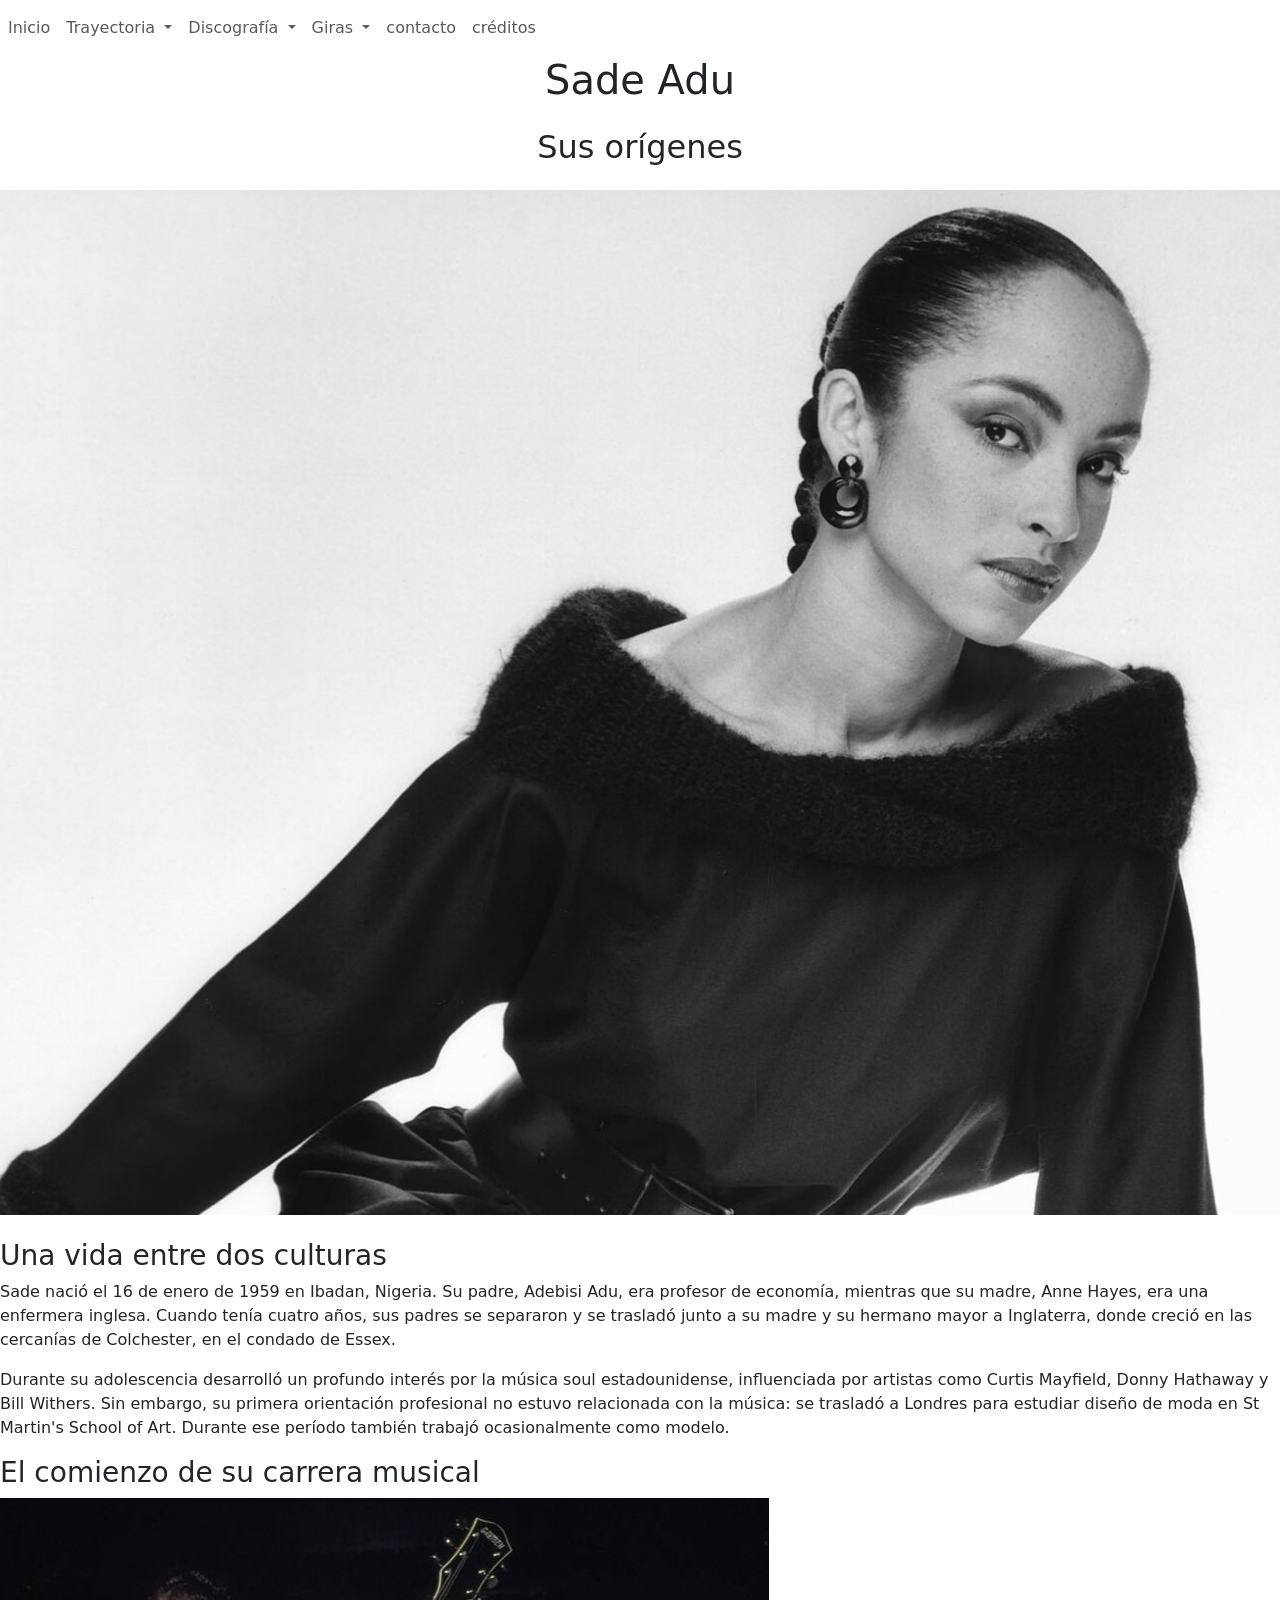
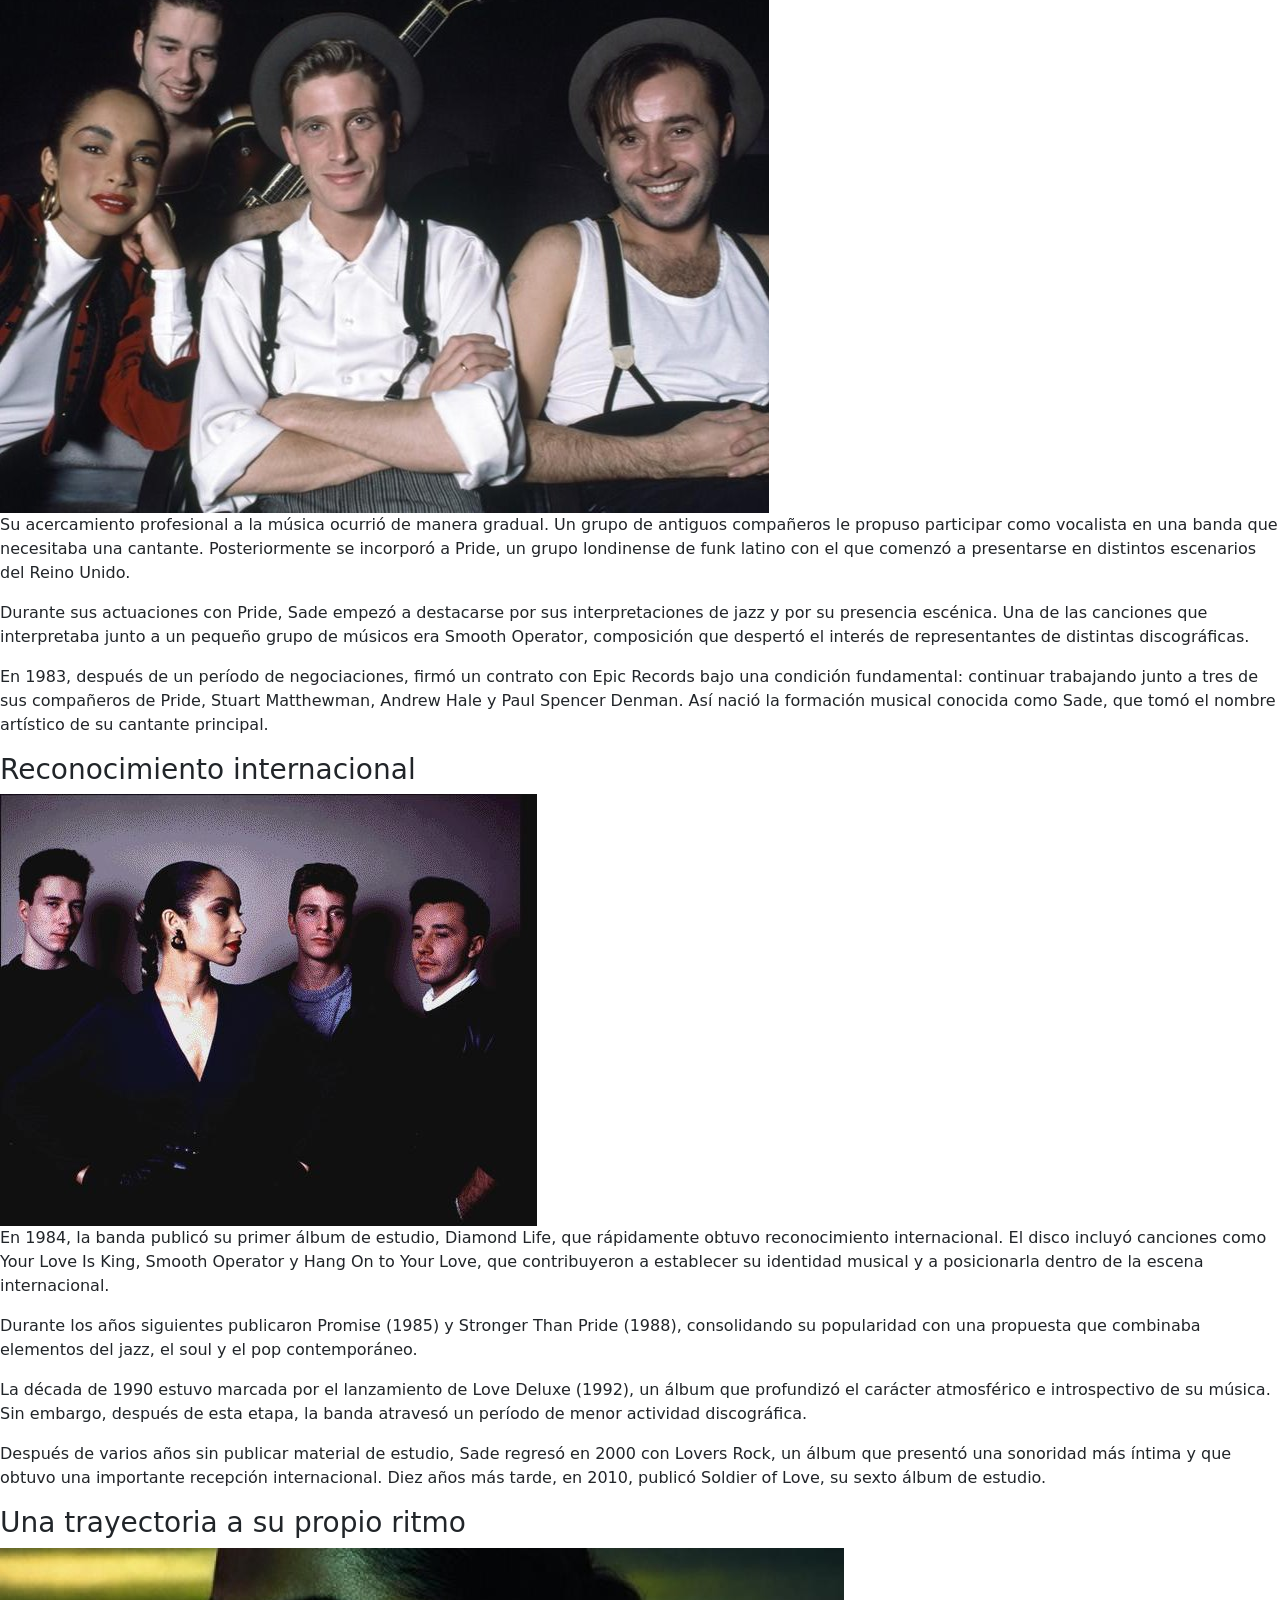
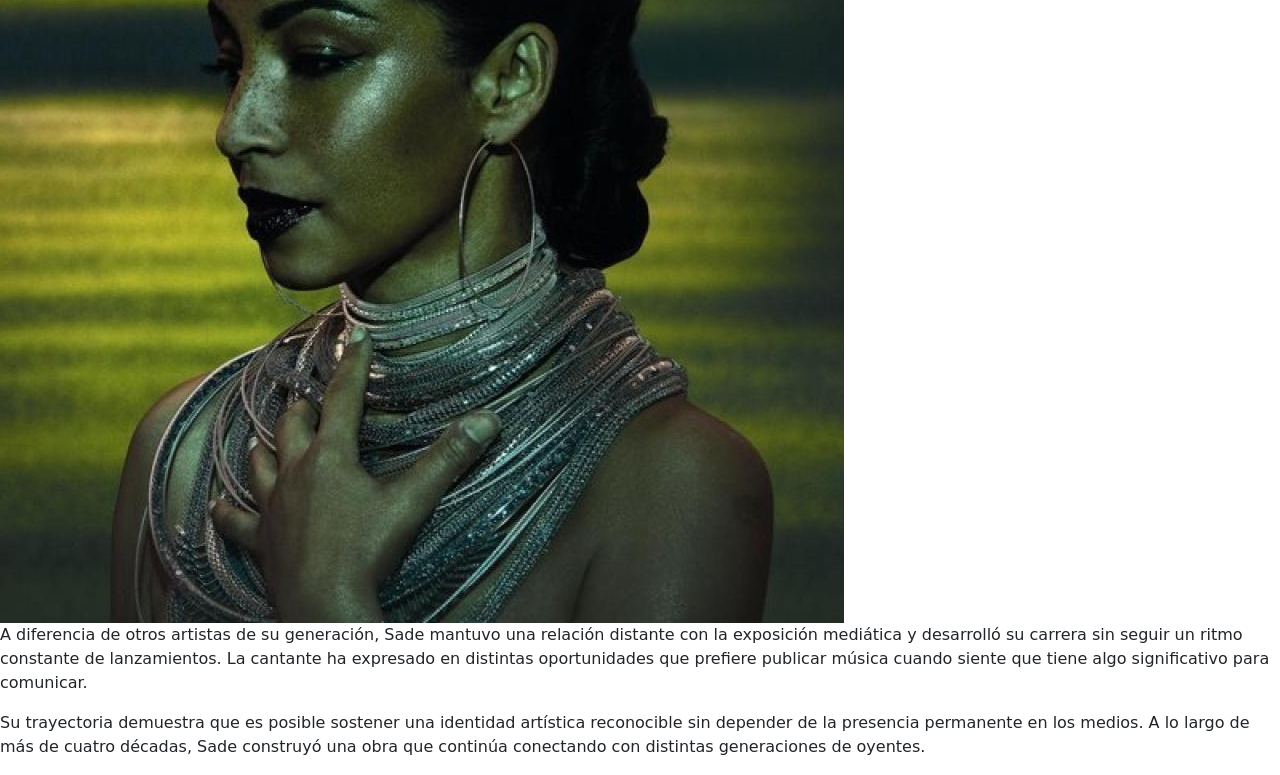
==== seccion-1/index.html @ feceac47 "HTML - Contenido principal inicio y biografia Utilizacion de bootstrap para tarjetas navegables en e" ====
<!DOCTYPE html>
<html>
    <head>
        <meta charset="utf-8">
        <title>Sade Adu: biografía</title>
        <!-- Bootstrap CSS -->
        <link href="https://cdn.jsdelivr.net/npm/bootstrap@5.3.8/dist/css/bootstrap.min.css" rel="stylesheet">
        <!-- Propio CSS -->
        <link href="../css/estilos.css" rel="stylesheet">
    </head>
    <body>
        <header>
            <nav class="navbar navbar-expand-lg">
                <!--El NAV se divide por secciones para poder utilizar el método dropwdown en cada sección. El codigo se obtiene de bootstrap-->
                <ul class="navbar-nav">
                    <li class="nav-item">
                        <a class="nav-link" href="../index.html">Inicio</a>
                    </li>

                    <!-- SECCION 1 -->
                    <li class="nav-item dropdown">
                        <a class="nav-link dropdown-toggle" href="#"
                        role="button" data-bs-toggle="dropdown">
                            Trayectoria
                        </a>

                        <ul class="dropdown-menu">
                            <li>
                                <a class="dropdown-item" href="index.html">
                                    Biografía
                                </a>
                            </li>
                            <li>
                                <a class="dropdown-item" href="evolucion.html">
                                    Evolución
                                </a>
                            </li>
                        </ul>
                    </li>

                    <!-- SECCION 2 -->
                    <li class="nav-item dropdown">
                        <a class="nav-link dropdown-toggle" href="#"
                        role="button" data-bs-toggle="dropdown">
                            Discografía
                        </a>

                        <ul class="dropdown-menu">
                            <li>
                                <a class="dropdown-item" href="../seccion-2/index.html">
                                    Discografía
                                </a>
                            </li>
                            <li>
                                <a class="dropdown-item" href="../seccion-2/identidad-visual.html">
                                    Identidad visual
                                </a>
                            </li>
                        </ul>
                    </li>

                    <!-- SECCION 3 -->
                    <li class="nav-item dropdown">
                        <a class="nav-link dropdown-toggle" href="#"
                        role="button" data-bs-toggle="dropdown">
                            Giras
                        </a>

                        <ul class="dropdown-menu">
                            <li>
                                <a class="dropdown-item" href="../seccion-3/index.html">
                                    Giras
                                </a>
                            </li>
                            <li>
                                <a class="dropdown-item" href="../seccion-3/legado.html">
                                    Legado
                                </a>
                            </li>
                        </ul>
                    </li>
                    <li class="nav-item">
                        <a class="nav-link" href="../contacto.html">contacto</a>
                    </li>
                    <li class="nav-item">
                        <a class="nav-link" href="../creditos.html">créditos</a>
                    </li>
                </ul>
            </nav>
        </header>
        <main>
            <h1 class="text-center mb-4">Sade Adu</h1>
            <h2 class="text-center mb-4">Sus orígenes</h2>
            <img src="../img/biografia/biografia-1.jpg" class="img-fluid d-block mx-auto my-4" alt="Retrato de Sade">
            <section>
                <h3>Una vida entre dos culturas</h3>
                
                <p>Sade nació el 16 de enero de 1959 en Ibadan, Nigeria. Su padre, Adebisi Adu, era profesor de economía, mientras que su madre, Anne Hayes, era una enfermera inglesa. Cuando tenía cuatro años, sus padres se separaron y se trasladó junto a su madre y su hermano mayor a Inglaterra, donde creció en las cercanías de Colchester, en el condado de Essex. </p>

                <p>Durante su adolescencia desarrolló un profundo interés por la música soul estadounidense, influenciada por artistas como Curtis Mayfield, Donny Hathaway y Bill Withers. Sin embargo, su primera orientación profesional no estuvo relacionada con la música: se trasladó a Londres para estudiar diseño de moda en St Martin's School of Art. Durante ese período también trabajó ocasionalmente como modelo.</p>
            </section>
            <section>
                <h3>El comienzo de su carrera musical</h3>
                <img src="../img/biografia/biografia-2.jpg" alt="Sade y su banda">
                <p>Su acercamiento profesional a la música ocurrió de manera gradual. Un grupo de antiguos compañeros le propuso participar como vocalista en una banda que necesitaba una cantante. Posteriormente se incorporó a Pride, un grupo londinense de funk latino con el que comenzó a presentarse en distintos escenarios del Reino Unido.</p>

                <p>Durante sus actuaciones con Pride, Sade empezó a destacarse por sus interpretaciones de jazz y por su presencia escénica. Una de las canciones que interpretaba junto a un pequeño grupo de músicos era Smooth Operator, composición que despertó el interés de representantes de distintas discográficas.</p>

                <p>En 1983, después de un período de negociaciones, firmó un contrato con Epic Records bajo una condición fundamental: continuar trabajando junto a tres de sus compañeros de Pride, Stuart Matthewman, Andrew Hale y Paul Spencer Denman. Así nació la formación musical conocida como Sade, que tomó el nombre artístico de su cantante principal.</p>
            </section>
            <section>
                <h3>Reconocimiento internacional</h3>
                <img src="../img/biografia/biografia-3.jpg" alt="Sade y su banda">
                <p>En 1984, la banda publicó su primer álbum de estudio, Diamond Life, que rápidamente obtuvo reconocimiento internacional. El disco incluyó canciones como Your Love Is King, Smooth Operator y Hang On to Your Love, que contribuyeron a establecer su identidad musical y a posicionarla dentro de la escena internacional.</p>
                <p>Durante los años siguientes publicaron Promise (1985) y Stronger Than Pride (1988), consolidando su popularidad con una propuesta que combinaba elementos del jazz, el soul y el pop contemporáneo.</p>
                <p>La década de 1990 estuvo marcada por el lanzamiento de Love Deluxe (1992), un álbum que profundizó el carácter atmosférico e introspectivo de su música. Sin embargo, después de esta etapa, la banda atravesó un período de menor actividad discográfica.</p>
                <p>Después de varios años sin publicar material de estudio, Sade regresó en 2000 con Lovers Rock, un álbum que presentó una sonoridad más íntima y que obtuvo una importante recepción internacional. Diez años más tarde, en 2010, publicó Soldier of Love, su sexto álbum de estudio.</p>
            </section>
            <article>
                <h3>Una trayectoria a su propio ritmo</h3>
                <img src="../img/biografia/biografia-4.jpg" alt="Retrato de Sade">
                <p>A diferencia de otros artistas de su generación, Sade mantuvo una relación distante con la exposición mediática y desarrolló su carrera sin seguir un ritmo constante de lanzamientos. La cantante ha expresado en distintas oportunidades que prefiere publicar música cuando siente que tiene algo significativo para comunicar.</p>
                <p>Su trayectoria demuestra que es posible sostener una identidad artística reconocible sin depender de la presencia permanente en los medios. A lo largo de más de cuatro décadas, Sade construyó una obra que continúa conectando con distintas generaciones de oyentes.</p>
            </article>
        </main>
        <footer>

        </footer>
    <!-- Bootstrap JavaScript -->
    <script src="https://cdn.jsdelivr.net/npm/bootstrap@5.3.8/dist/js/bootstrap.bundle.min.js"></script>
    </body>
</html>
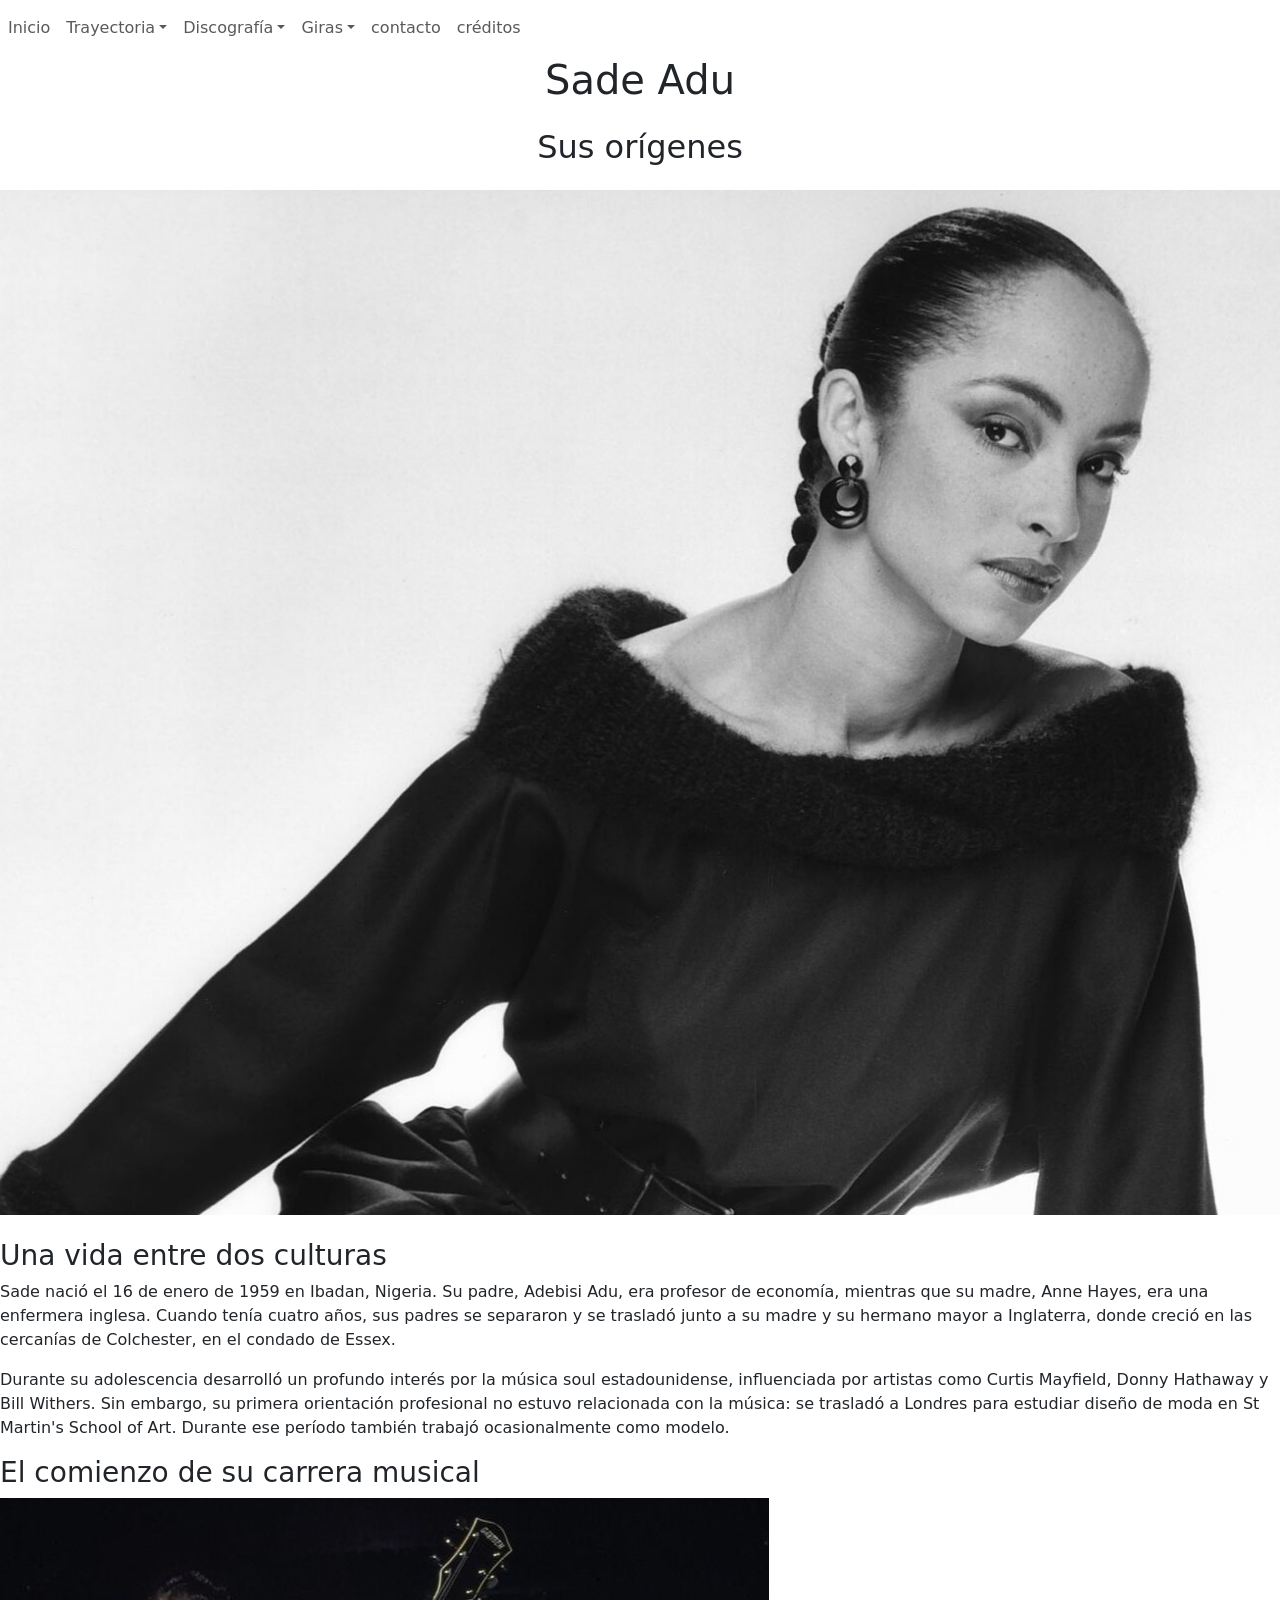
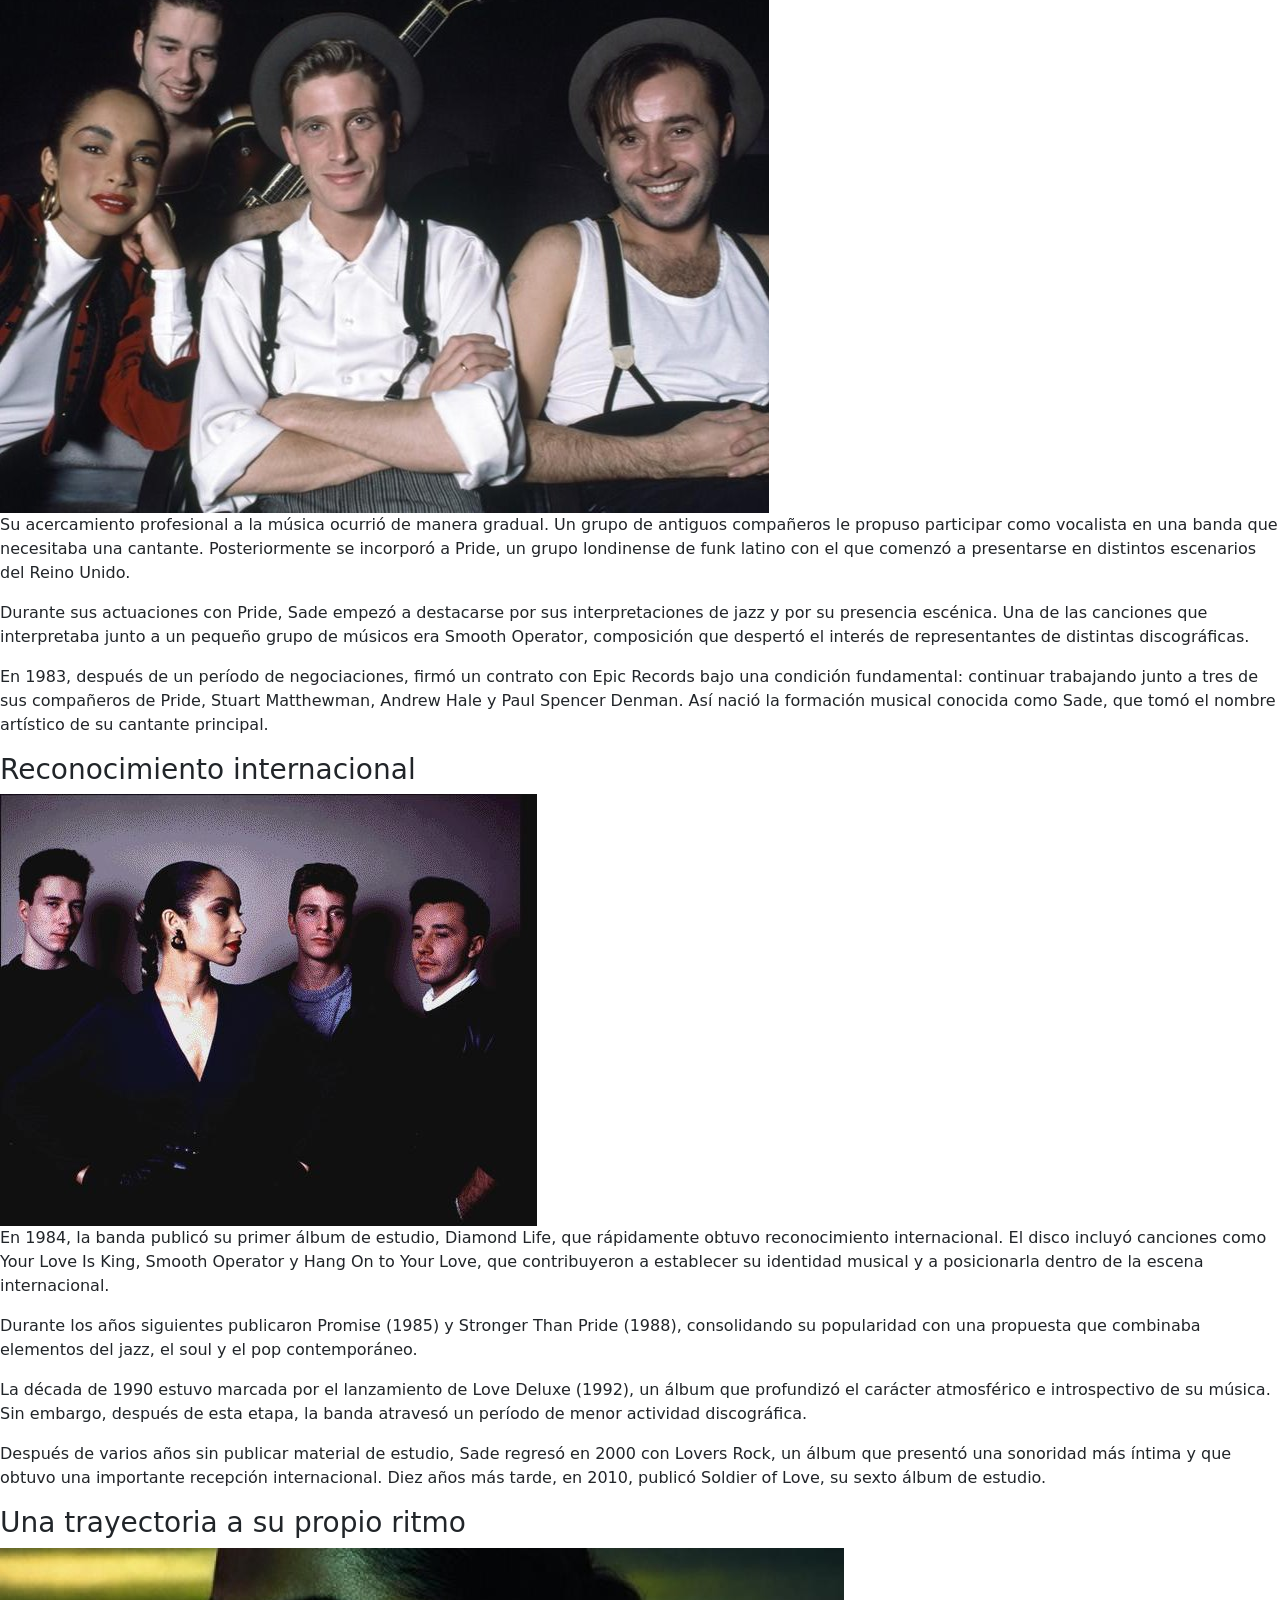
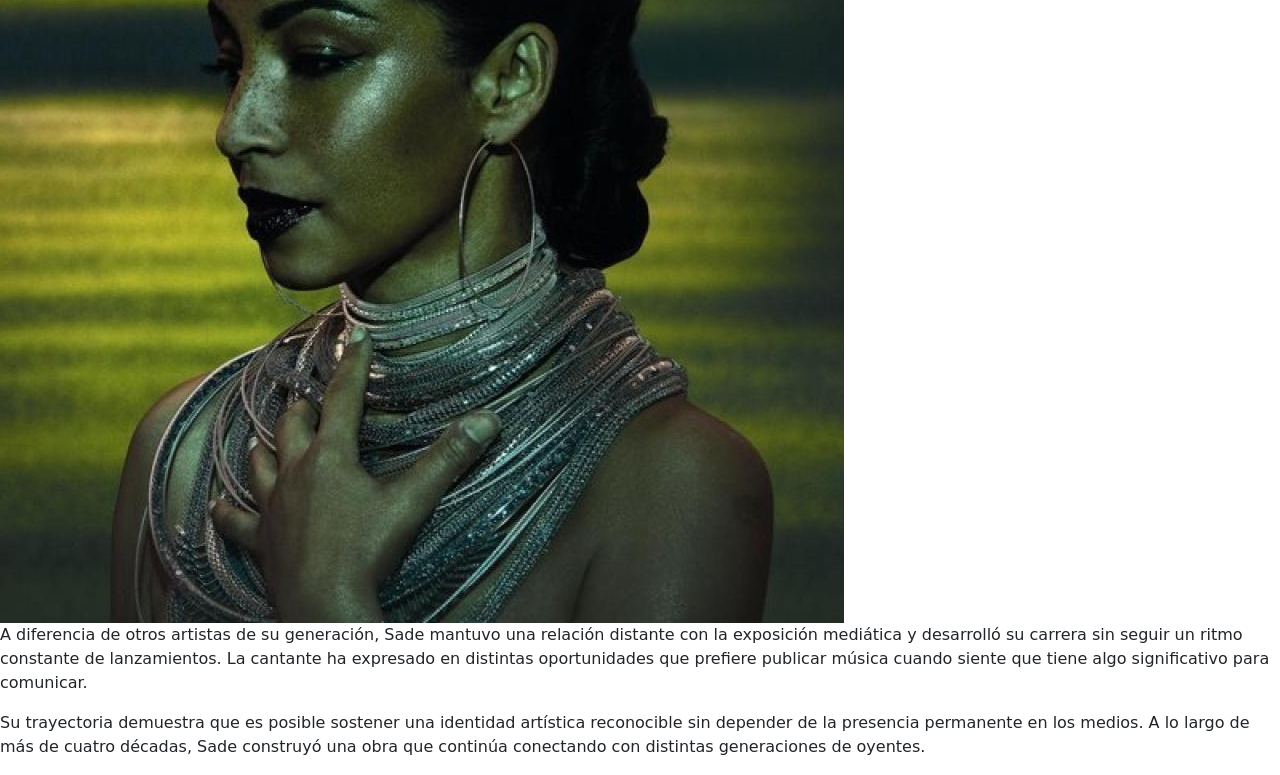
==== commit 577688f6: "HTML - Contenido principal trayectoria Eliminación de lineas extra en el nav Edicion de las fotos a " ====
--- a/seccion-1/index.html
+++ b/seccion-1/index.html
@@ -20,20 +20,14 @@
                     <!-- SECCION 1 -->
                     <li class="nav-item dropdown">
                         <a class="nav-link dropdown-toggle" href="#"
-                        role="button" data-bs-toggle="dropdown">
-                            Trayectoria
-                        </a>
+                        role="button" data-bs-toggle="dropdown">Trayectoria</a>
 
                         <ul class="dropdown-menu">
                             <li>
-                                <a class="dropdown-item" href="index.html">
-                                    Biografía
-                                </a>
+                                <a class="dropdown-item" href="index.html">Biografía</a>
                             </li>
                             <li>
-                                <a class="dropdown-item" href="evolucion.html">
-                                    Evolución
-                                </a>
+                                <a class="dropdown-item" href="evolucion.html">Evolución</a>
                             </li>
                         </ul>
                     </li>
@@ -41,20 +35,14 @@
                     <!-- SECCION 2 -->
                     <li class="nav-item dropdown">
                         <a class="nav-link dropdown-toggle" href="#"
-                        role="button" data-bs-toggle="dropdown">
-                            Discografía
-                        </a>
+                        role="button" data-bs-toggle="dropdown">Discografía</a>
 
                         <ul class="dropdown-menu">
                             <li>
-                                <a class="dropdown-item" href="../seccion-2/index.html">
-                                    Discografía
-                                </a>
+                                <a class="dropdown-item" href="../seccion-2/index.html">Discografía</a>
                             </li>
                             <li>
-                                <a class="dropdown-item" href="../seccion-2/identidad-visual.html">
-                                    Identidad visual
-                                </a>
+                                <a class="dropdown-item" href="../seccion-2/identidad-visual.html">Identidad visual</a>
                             </li>
                         </ul>
                     </li>
@@ -62,20 +50,14 @@
                     <!-- SECCION 3 -->
                     <li class="nav-item dropdown">
                         <a class="nav-link dropdown-toggle" href="#"
-                        role="button" data-bs-toggle="dropdown">
-                            Giras
-                        </a>
+                        role="button" data-bs-toggle="dropdown">Giras</a>
 
                         <ul class="dropdown-menu">
                             <li>
-                                <a class="dropdown-item" href="../seccion-3/index.html">
-                                    Giras
-                                </a>
+                                <a class="dropdown-item" href="../seccion-3/index.html">Giras</a>
                             </li>
                             <li>
-                                <a class="dropdown-item" href="../seccion-3/legado.html">
-                                    Legado
-                                </a>
+                                <a class="dropdown-item" href="../seccion-3/legado.html">Legado</a>
                             </li>
                         </ul>
                     </li>
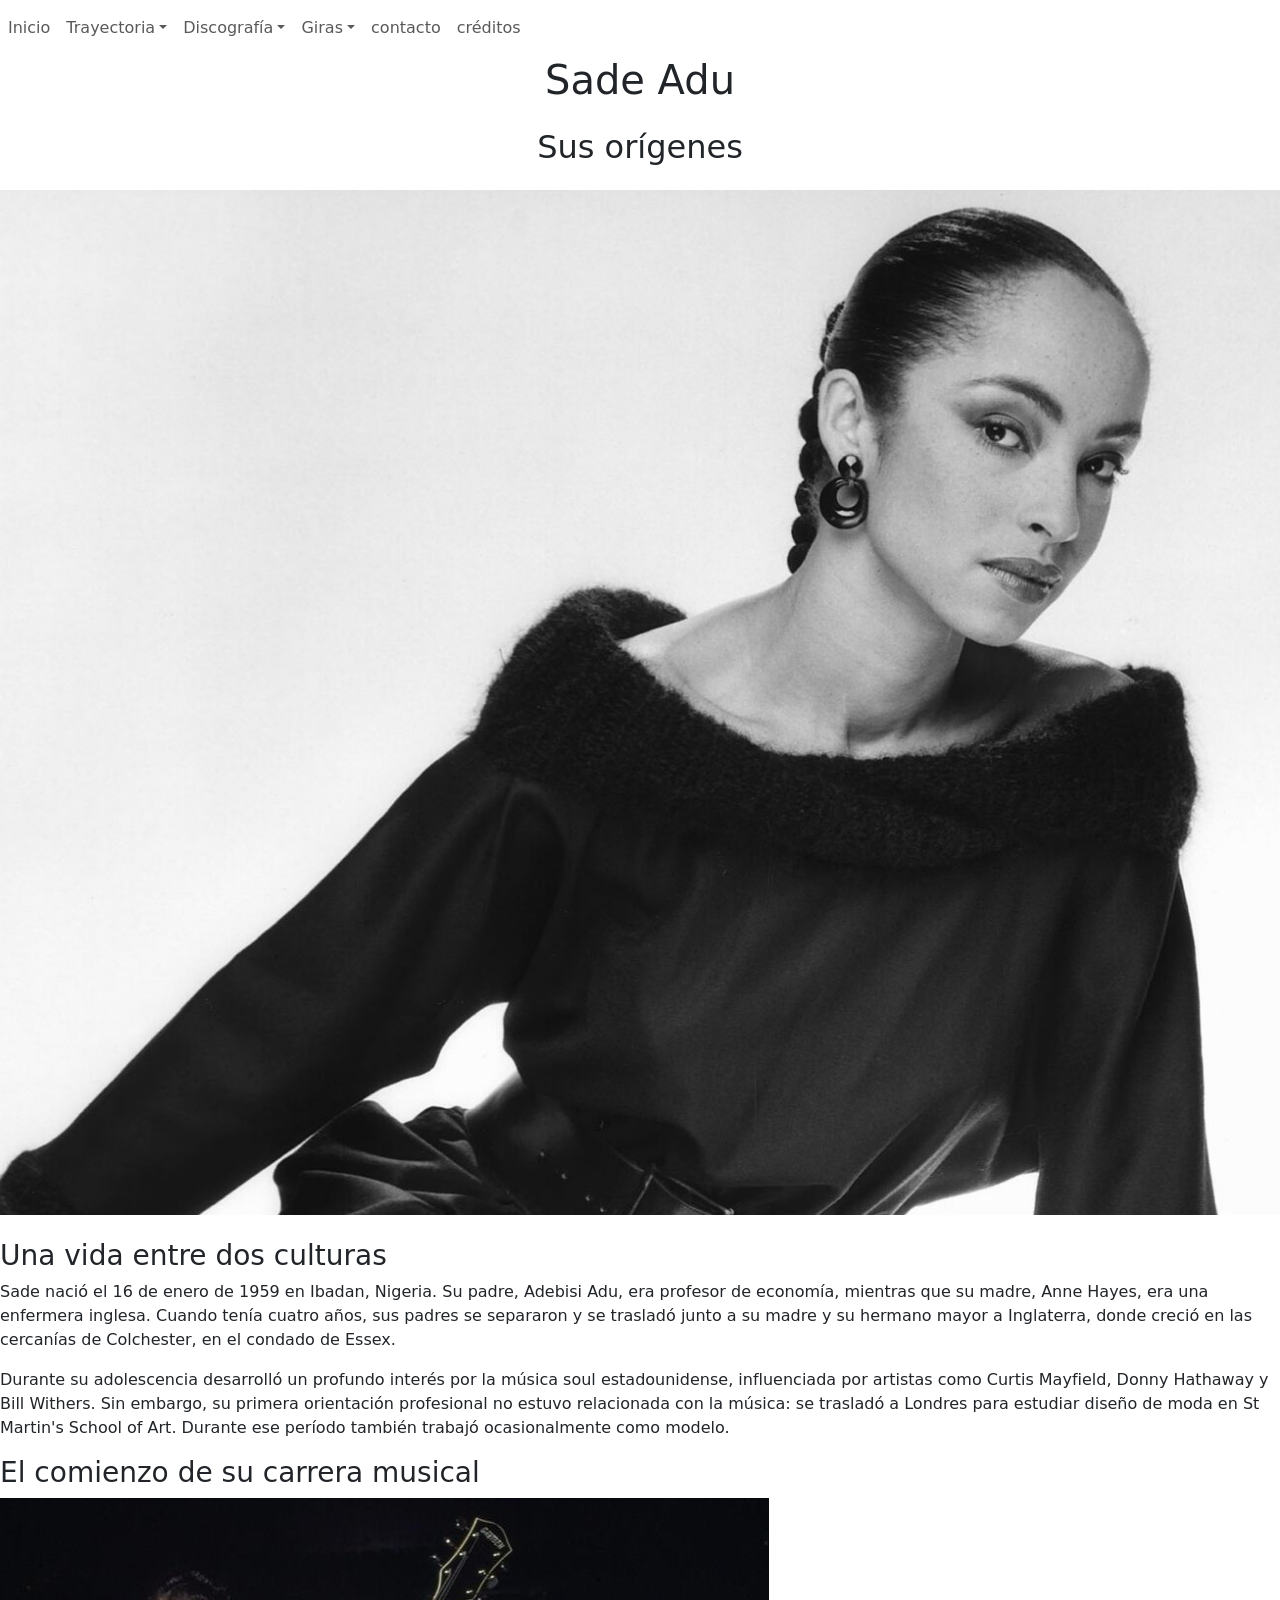
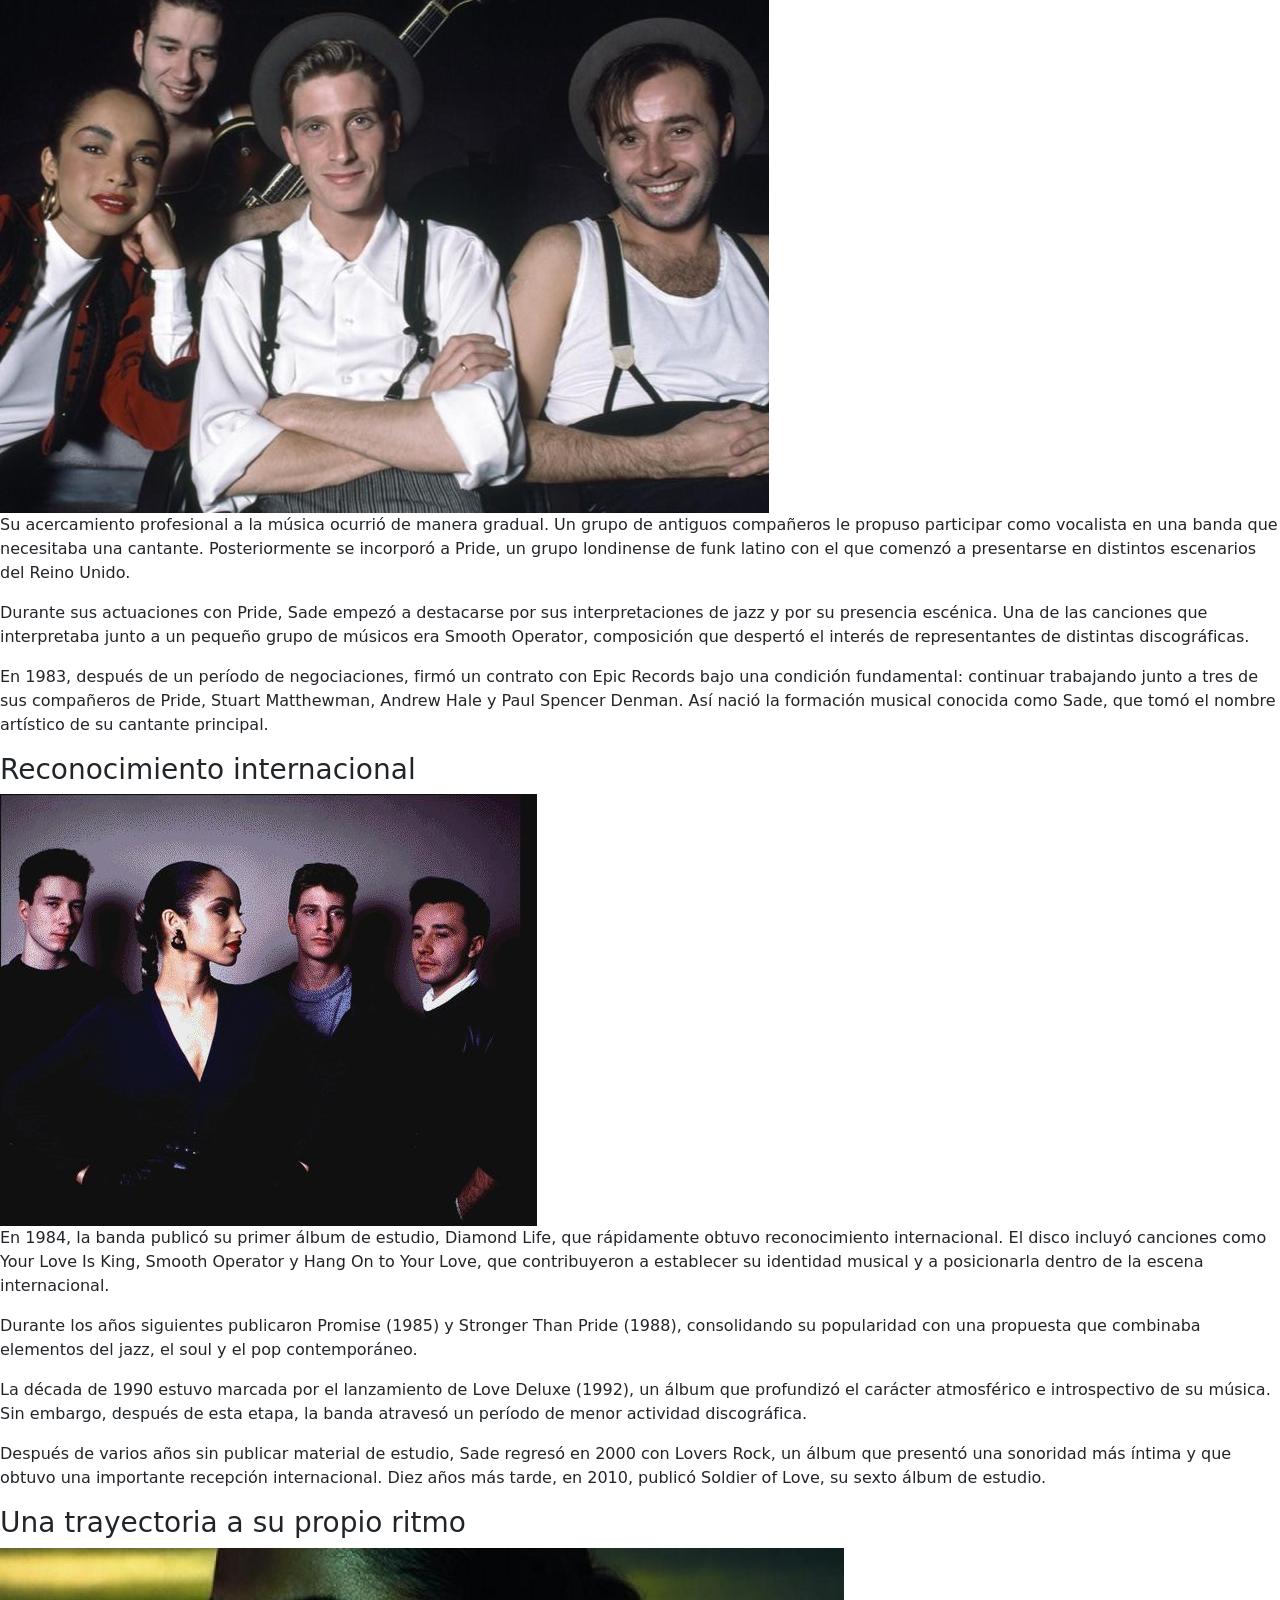
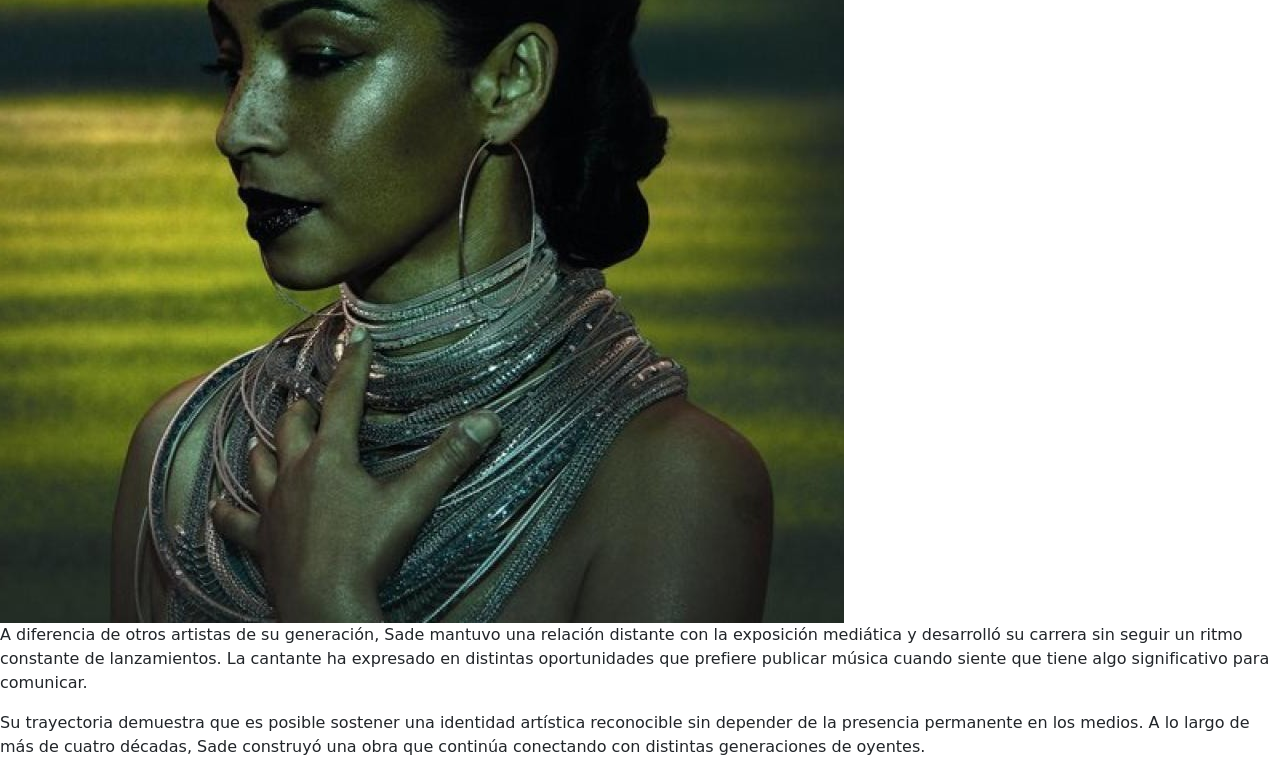
==== commit fdd5cb66: "HTML - Validación de código Correcciones menores dadas por un validador de código" ====
--- a/seccion-1/index.html
+++ b/seccion-1/index.html
@@ -1,5 +1,5 @@
 <!DOCTYPE html>
-<html>
+<html lang="es">
     <head>
         <meta charset="utf-8">
         <title>Sade Adu: biografía</title>
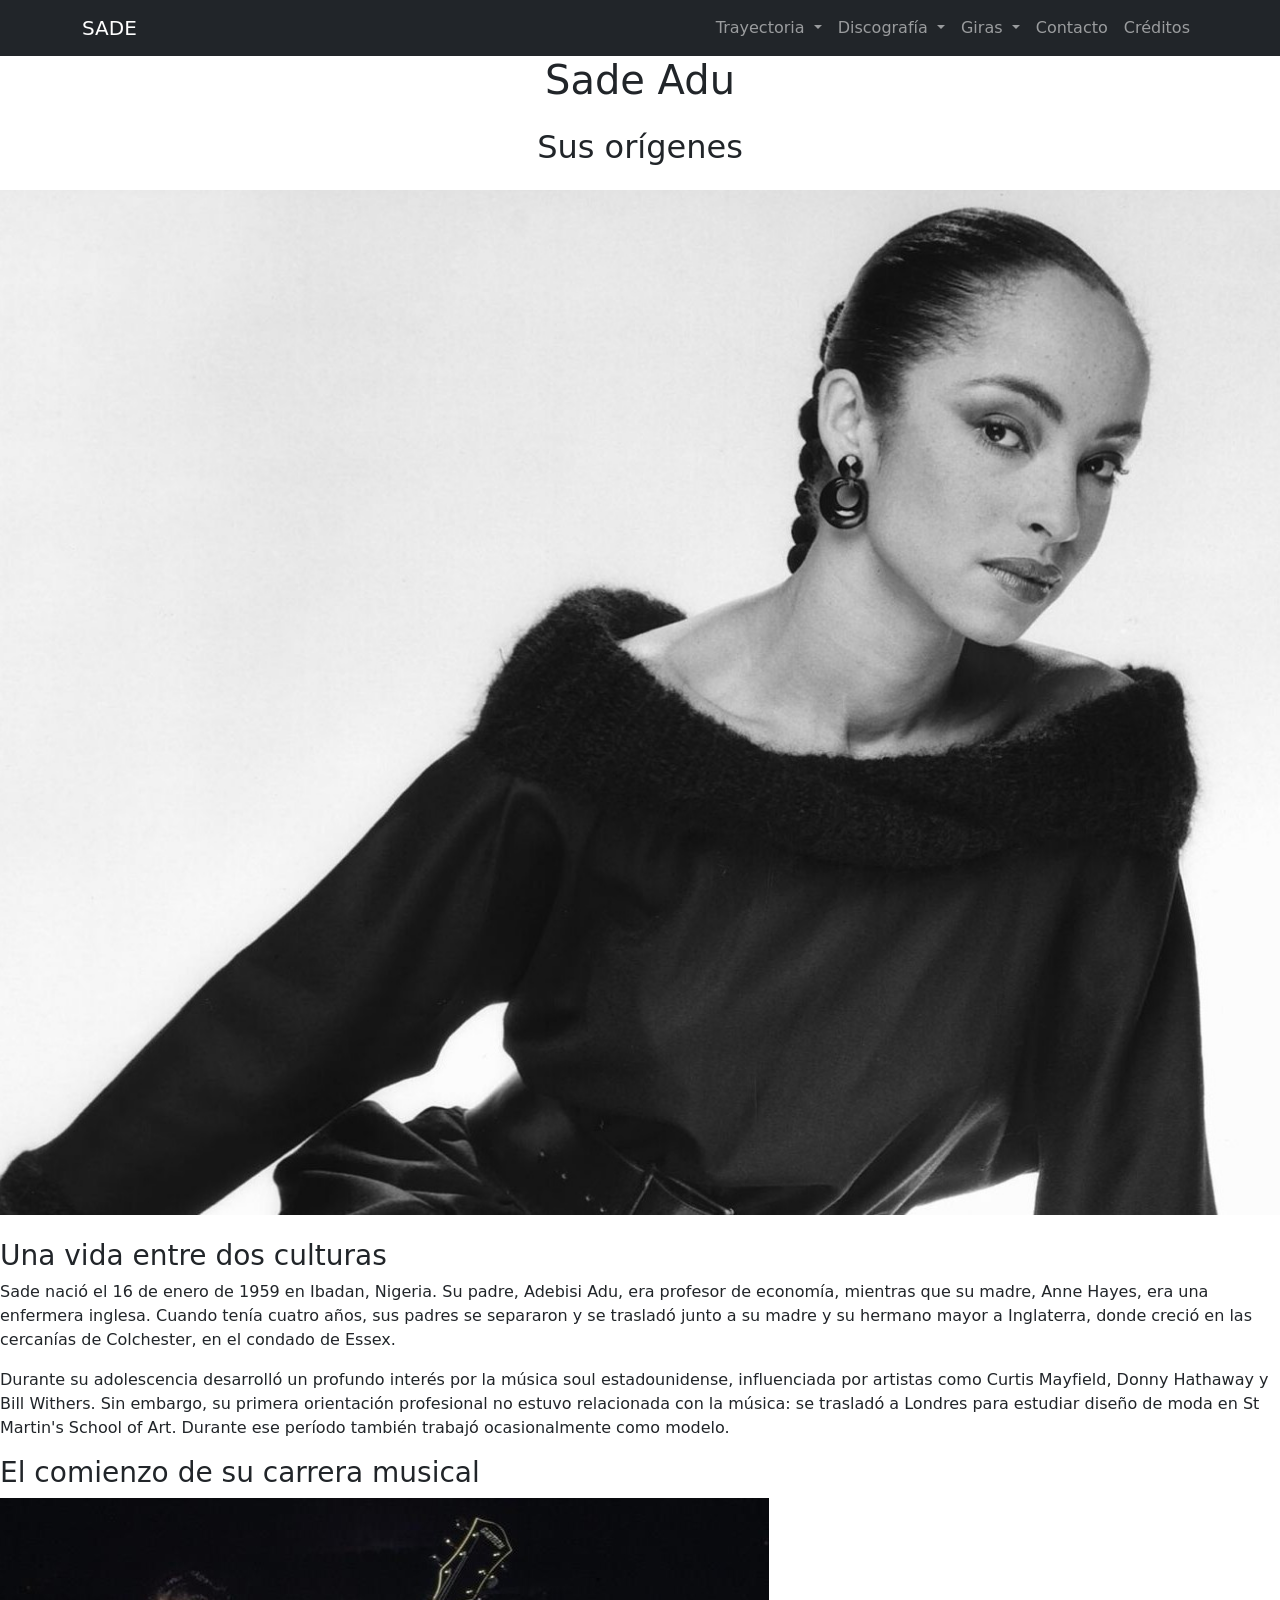
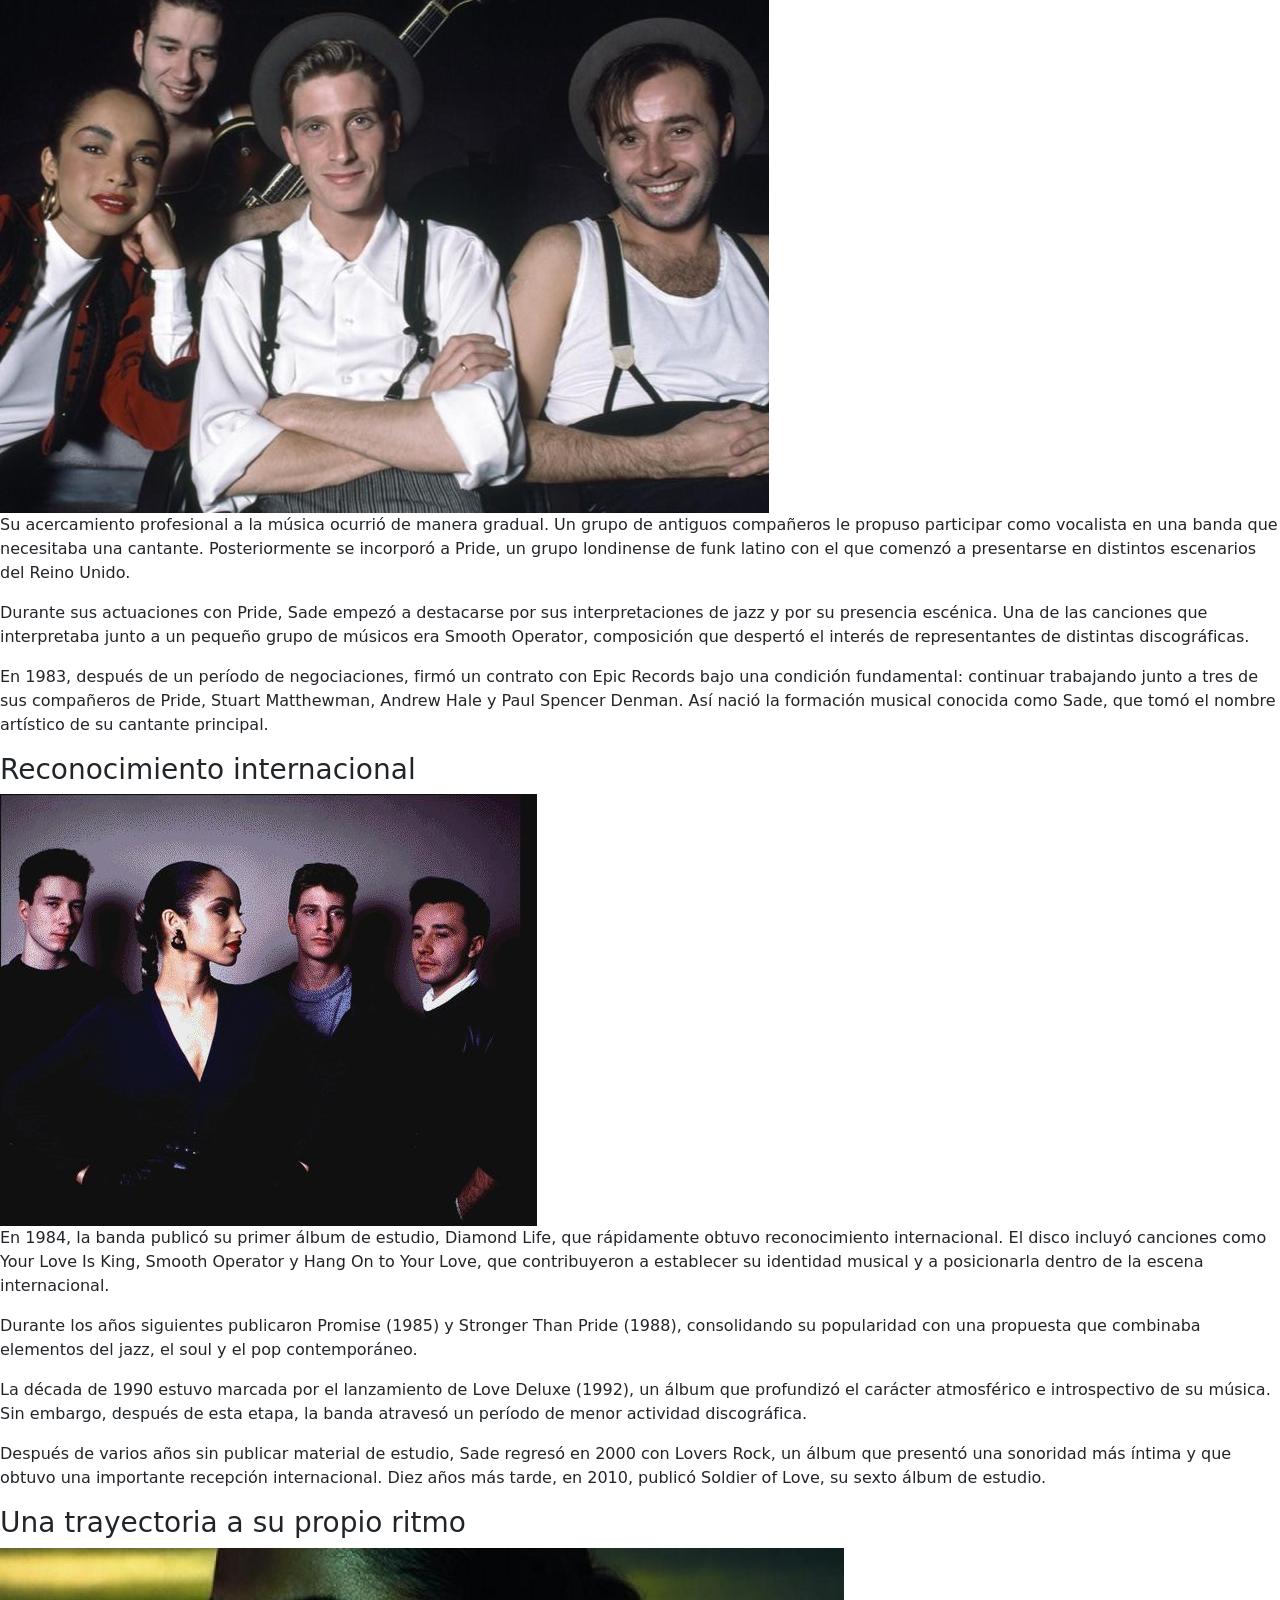
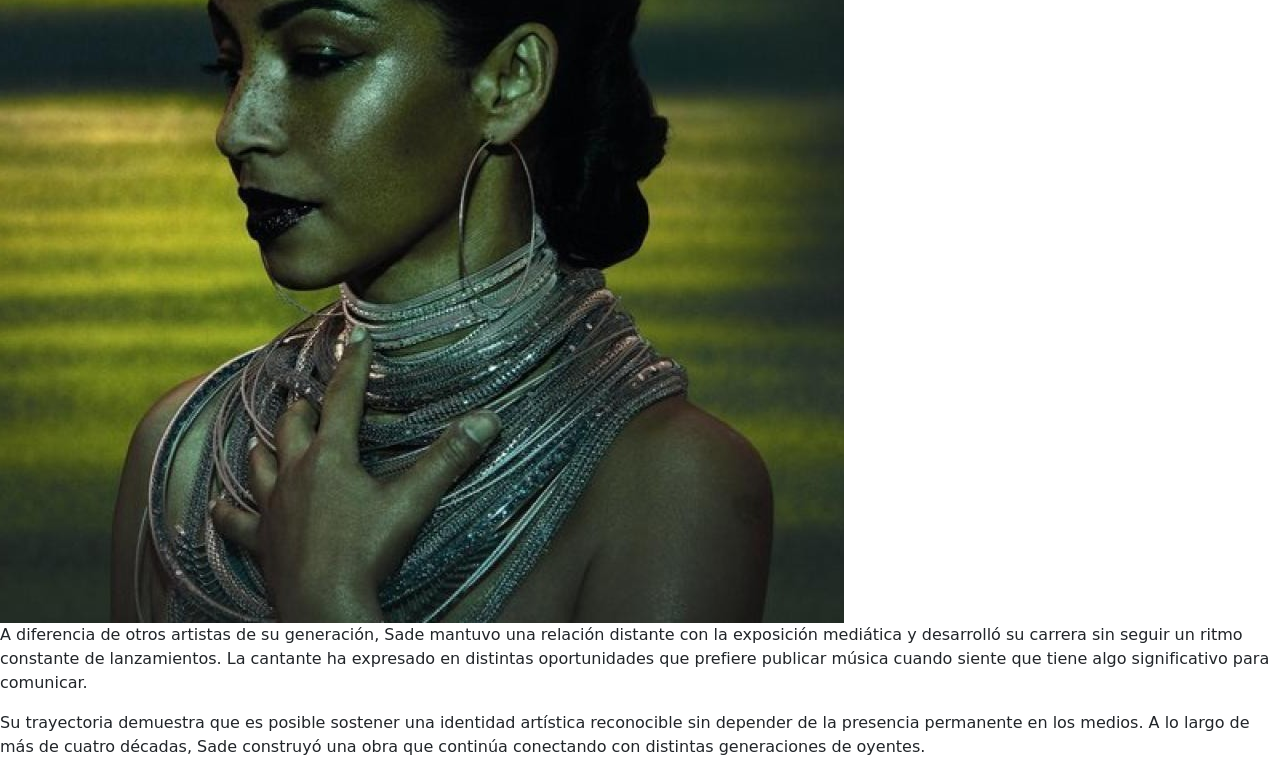
==== commit 13575bc9: "HTML - Diseño del nav con Bootstrap Adaptación con IA al resto de las páginas, tomando el inicio com" ====
--- a/seccion-1/index.html
+++ b/seccion-1/index.html
@@ -10,64 +10,91 @@
     </head>
     <body>
         <header>
-            <nav class="navbar navbar-expand-lg">
-                <!--El NAV se divide por secciones para poder utilizar el método dropwdown en cada sección. El codigo se obtiene de bootstrap-->
-                <ul class="navbar-nav">
-                    <li class="nav-item">
-                        <a class="nav-link" href="../index.html">Inicio</a>
-                    </li>
+            <nav class="navbar navbar-expand-lg navbar-dark bg-dark">
+                <div class="container">
 
-                    <!-- SECCION 1 -->
-                    <li class="nav-item dropdown">
-                        <a class="nav-link dropdown-toggle" href="#"
-                        role="button" data-bs-toggle="dropdown">Trayectoria</a>
+                    <a class="navbar-brand" href="../index.html">SADE</a>
 
-                        <ul class="dropdown-menu">
-                            <li>
-                                <a class="dropdown-item" href="index.html">Biografía</a>
+                    <button class="navbar-toggler" type="button"
+                        data-bs-toggle="collapse" data-bs-target="#menuSade"
+                        aria-controls="menuSade" aria-expanded="false"
+                        aria-label="Abrir navegación">
+
+                        <span class="navbar-toggler-icon"></span>
+
+                    </button>
+
+                    <div class="collapse navbar-collapse" id="menuSade">
+
+                        <ul class="navbar-nav ms-auto">
+
+                            <!-- TRAYECTORIA -->
+                            <li class="nav-item dropdown">
+                                <a class="nav-link dropdown-toggle" href="#"
+                                    role="button" data-bs-toggle="dropdown"
+                                    aria-expanded="false">
+                                    Trayectoria </a>
+
+                                <ul class="dropdown-menu">
+                                    <li>
+                                        <a class="dropdown-item" href="index.html">Biografía</a>
+                                    </li>
+
+                                    <li>
+                                        <a class="dropdown-item" href="evolucion.html">Evolución artística</a>
+                                    </li>
+                                </ul>
                             </li>
-                            <li>
-                                <a class="dropdown-item" href="evolucion.html">Evolución</a>
+
+                            <!-- DISCOGRAFÍA -->
+                            <li class="nav-item dropdown">
+                                <a class="nav-link dropdown-toggle" href="#"
+                                    role="button" data-bs-toggle="dropdown"
+                                    aria-expanded="false">
+                                    Discografía </a>
+
+                                <ul class="dropdown-menu">
+                                    <li>
+                                        <a class="dropdown-item" href="../seccion-2/index.html">Álbumes </a>
+                                    </li>
+
+                                    <li>
+                                        <a class="dropdown-item" href="../seccion-2/identidad-visual.html">Identidad visual </a>
+                                    </li>
+                                </ul>
+                            </li>
+
+                            <!-- GIRAS -->
+                            <li class="nav-item dropdown">
+                                <a class="nav-link dropdown-toggle" href="#"
+                                    role="button" data-bs-toggle="dropdown"
+                                    aria-expanded="false">
+                                    Giras
+                                </a>
+
+                                <ul class="dropdown-menu">
+                                    <li>
+                                        <a class="dropdown-item" href="../seccion-3/index.html">Recorrido en vivo</a>
+                                    </li>
+
+                                    <li>
+                                        <a class="dropdown-item" href="../seccion-3/legado.html">Legado</a>
+                                    </li>
+                                </ul>
+                            </li>
+
+                            <!-- CONTACTO -->
+                            <li class="nav-item">
+                                <a class="nav-link" href="../contacto.html">Contacto</a>
+                            </li>
+
+                            <!-- CRÉDITOS -->
+                            <li class="nav-item">
+                                <a class="nav-link" href="../creditos.html">Créditos</a>
                             </li>
                         </ul>
-                    </li>
-
-                    <!-- SECCION 2 -->
-                    <li class="nav-item dropdown">
-                        <a class="nav-link dropdown-toggle" href="#"
-                        role="button" data-bs-toggle="dropdown">Discografía</a>
-
-                        <ul class="dropdown-menu">
-                            <li>
-                                <a class="dropdown-item" href="../seccion-2/index.html">Discografía</a>
-                            </li>
-                            <li>
-                                <a class="dropdown-item" href="../seccion-2/identidad-visual.html">Identidad visual</a>
-                            </li>
-                        </ul>
-                    </li>
-
-                    <!-- SECCION 3 -->
-                    <li class="nav-item dropdown">
-                        <a class="nav-link dropdown-toggle" href="#"
-                        role="button" data-bs-toggle="dropdown">Giras</a>
-
-                        <ul class="dropdown-menu">
-                            <li>
-                                <a class="dropdown-item" href="../seccion-3/index.html">Giras</a>
-                            </li>
-                            <li>
-                                <a class="dropdown-item" href="../seccion-3/legado.html">Legado</a>
-                            </li>
-                        </ul>
-                    </li>
-                    <li class="nav-item">
-                        <a class="nav-link" href="../contacto.html">contacto</a>
-                    </li>
-                    <li class="nav-item">
-                        <a class="nav-link" href="../creditos.html">créditos</a>
-                    </li>
-                </ul>
+                    </div>
+                </div>
             </nav>
         </header>
         <main>
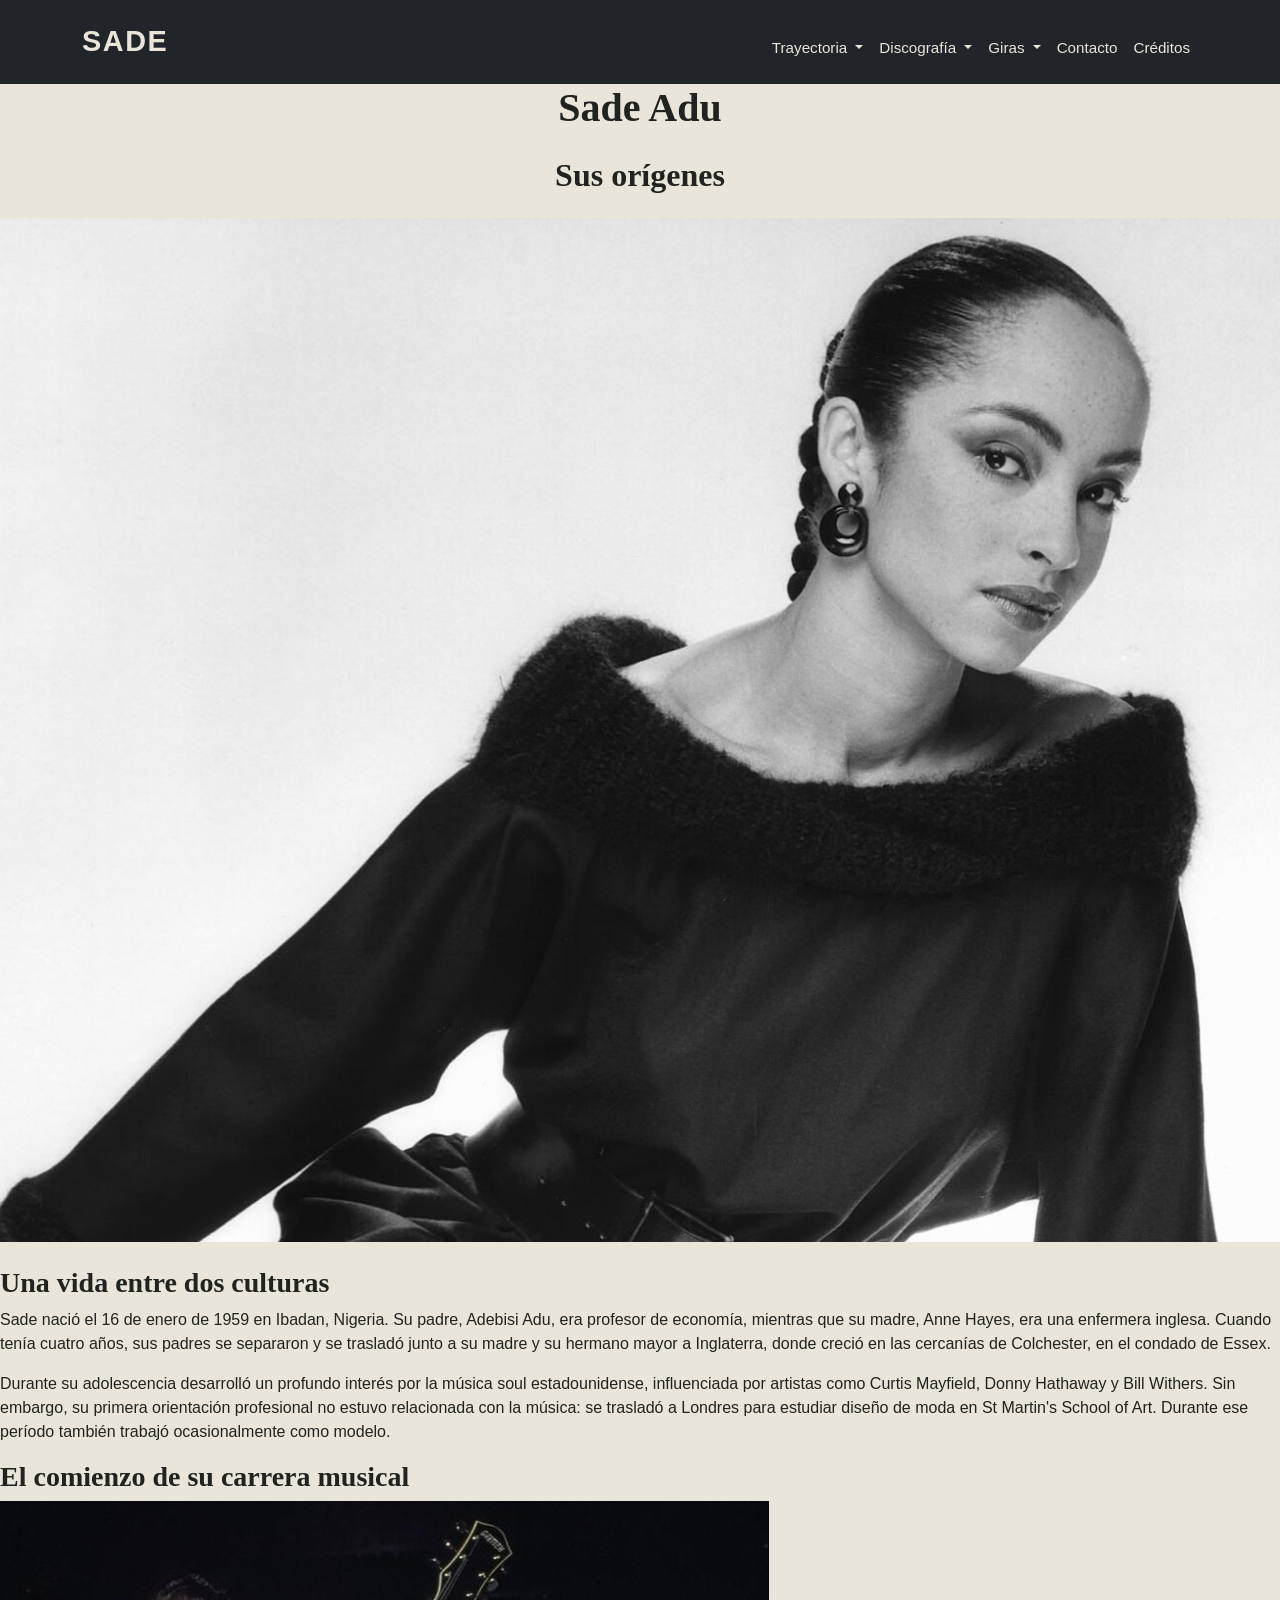
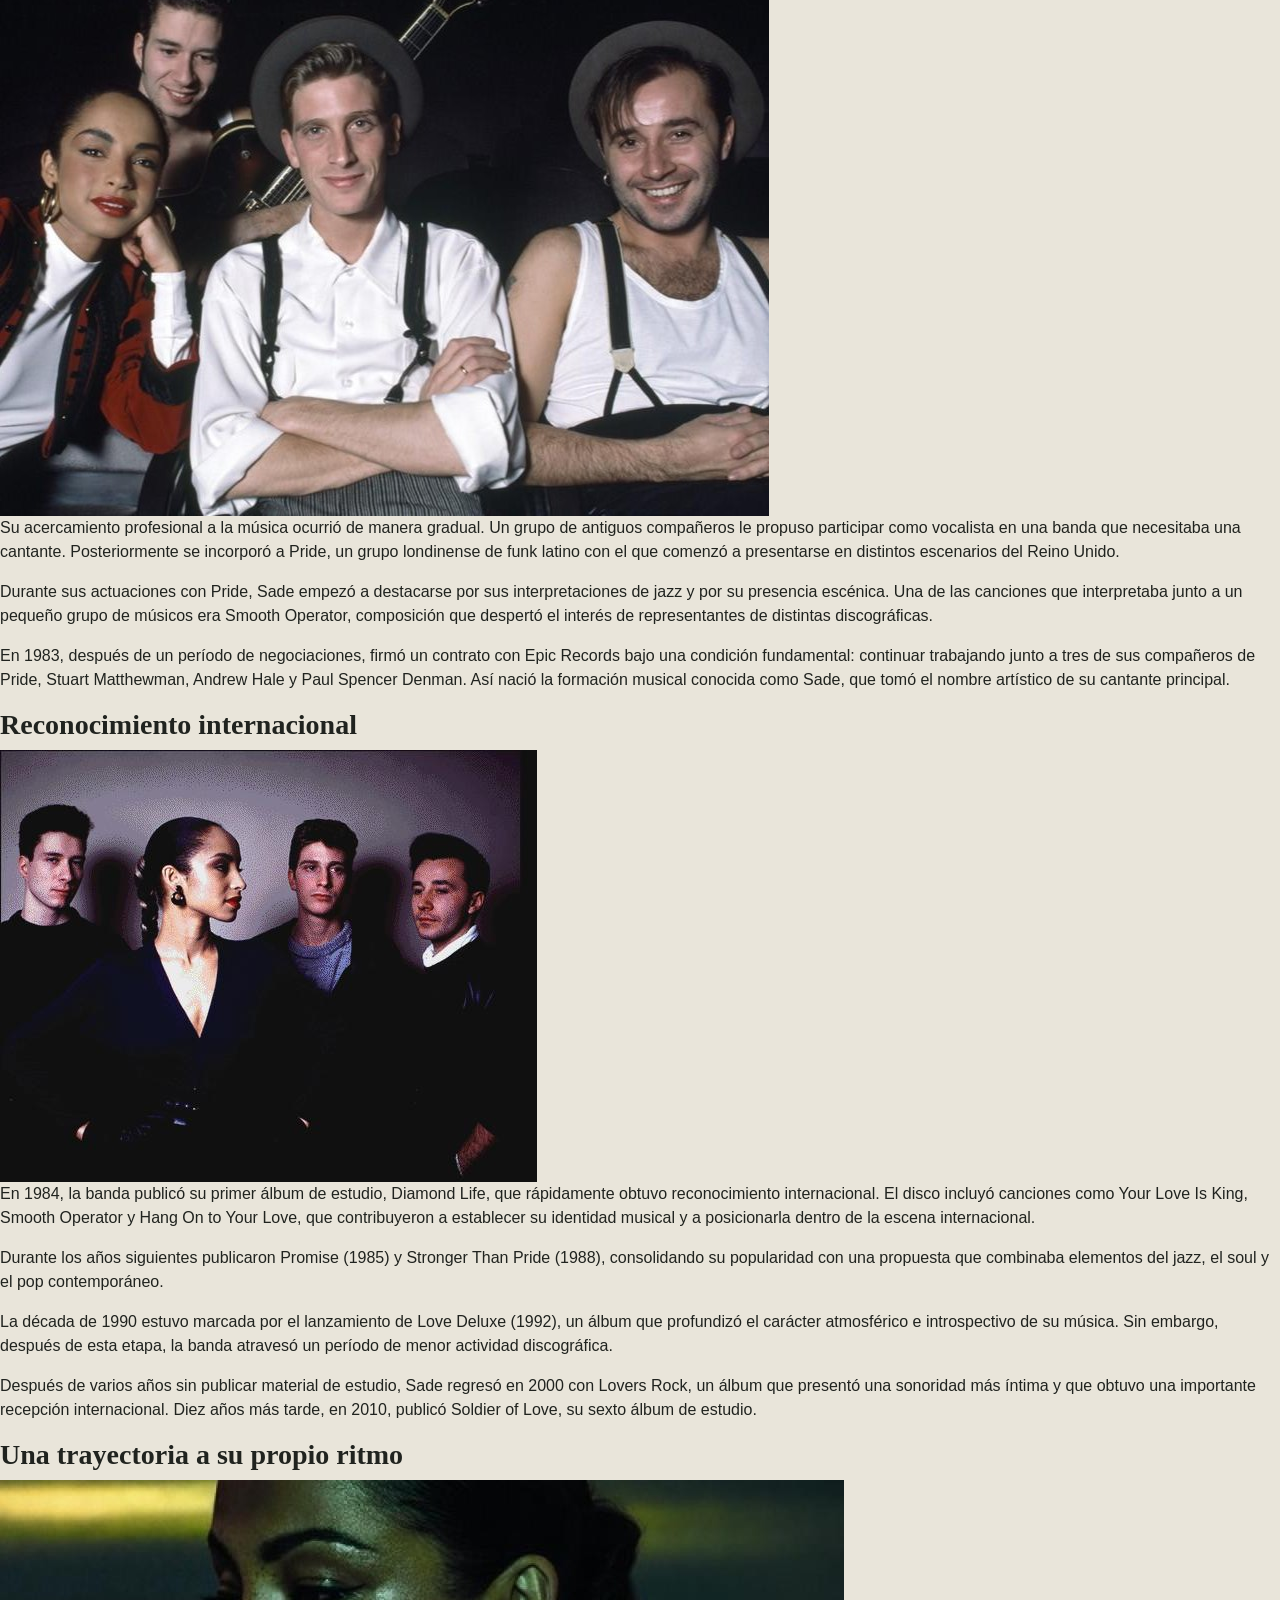
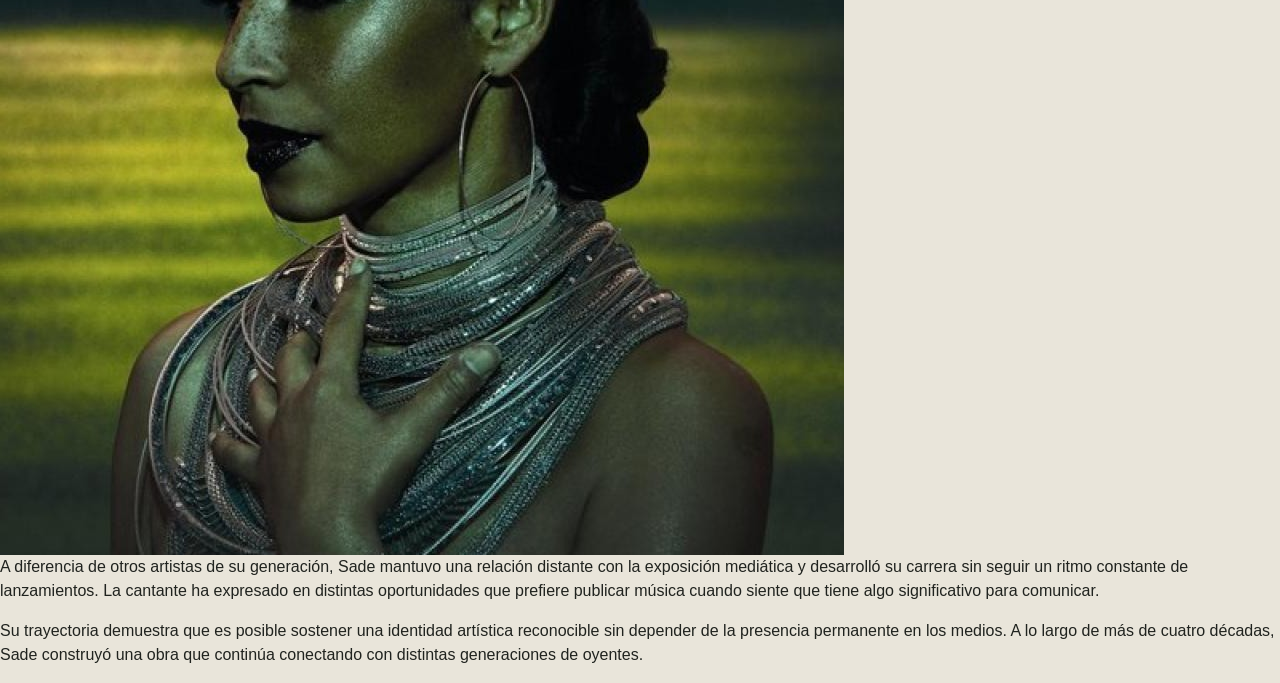
==== commit 50aaef02: "Agregado y estructuración de información en la página de álbumes + responsive design." ====
--- a/seccion-1/index.html
+++ b/seccion-1/index.html
@@ -2,6 +2,17 @@
 <html lang="es">
     <head>
         <meta charset="utf-8">
+        <meta name="viewport" content="width=device-width, initial-scale=1">
+        <!-- meta viewport configura el área visible de la página en los dispositivos,
+       para poder adaptar el contenido a diferentes tamaños de pantalla.
+
+        name="viewport": indica que se está configurando el área visible de la página.
+
+        width=device-width: establece el ancho del viewport para que coincida con el ancho
+        de la pantalla del dispositivo.
+
+        initial-scale=1: establece el nivel de zoom inicial en 100%, es decir, sin ampliación
+        ni reducción al cargar la página. -->
         <title>Sade Adu: biografía</title>
         <!-- Bootstrap CSS -->
         <link href="https://cdn.jsdelivr.net/npm/bootstrap@5.3.8/dist/css/bootstrap.min.css" rel="stylesheet">
--- a/css/estilos.css
+++ b/css/estilos.css
@@ -0,0 +1,181 @@
+/*=========== PALETA DE COLORES ===========*/
+
+/*root me permite declarar variables en css para reutilizar luego.
+Esto simplifica la lectura de los colores y facilita si se quiere cambiar un color más aelante
+para recuperar el valor de una vaariable se debe utilizar var(--nombre-variable)*/
+:root {
+    --color-fondo: #E9E5DA;
+    --color-oscuro: #20231F;
+    --color-salvia: #A3A18A;
+    --color-marron: #714E43;
+    --color-tarjeta: #F3F0E8;
+}
+
+/*========== ESTILOS GENERALES ============*/
+
+* {
+    box-sizing: border-box;
+}
+
+#contenedor {
+    width: 100%;
+    max-width: 1920px;
+    min-height: 100vh;
+    margin: 0;
+    padding: 0;
+}
+
+body {
+    background-color: var(--color-fondo);
+    color: var(--color-oscuro);
+    font-family: "DM Sans", sans-serif;
+}
+
+h1, h2, h3 {
+    font-family: "Cormorant Garamond", serif;
+    font-weight: 700;
+}
+
+section {
+    scroll-margin-top: 5rem;
+}
+
+/* ======== NAVEGACION ========= */
+
+.navbar {
+    background-color: var(--color-oscuro);
+    padding: 0.8rem 1rem;
+}
+
+.navbar-brand {
+    font-family: var(--font-titulos);
+    font-size: 1.8rem;
+    font-weight: 600;
+    letter-spacing: 0.1rem;
+    color: var(--color-fondo);
+}
+
+.navbar-toggler {
+    border-color: var(--color-salvia);
+}
+
+.navbar-toggler:focus {
+    box-shadow: 0 0 0 0.15rem var(--color-salvia);
+}
+
+.navbar-nav {
+    padding-top: 0.8rem;
+}
+
+.navbar-nav .nav-link {
+    font-family: var(--font-textos);
+    font-size: 0.95rem;
+    color: var(--color-fondo);
+    padding: 0.7rem 0;
+}
+
+.navbar-nav .nav-link:hover {
+    color: var(--color-salvia);
+}
+
+/* ========= MENU DESPLEGABLE ======== */
+
+.dropdown-menu {
+    background-color: #30352F;
+    border: 1px solid var(--color-salvia);
+    border-radius: 0.3rem;
+    padding: 0.5rem;
+}
+
+.dropdown-item {
+    color: var(--color-fondo);
+    font-family: var(--font-textos);
+    font-size: 0.9rem;
+    padding: 0.6rem 0.8rem;
+}
+
+.dropdown-item:hover {
+    background-color: var(--color-salvia);
+    color: var(--color-oscuro);
+}
+
+/*======== PORTADA ==========*/
+
+.portada {
+    padding-top: 2rem;
+    padding-bottom: 2rem;
+}
+
+.portadaTitulo {
+    font-size: 3rem;
+    font-weight: 500;
+    letter-spacing: -0.1rem;
+    color: var(--color-oscuro);
+}
+
+.portadaTexto {
+    font-size: 0.95rem;
+    line-height: 1.8;
+}
+
+.portadaImagen {
+    width: 100%;
+    border-radius: 0.5rem;
+}
+
+/* ===== TARJETAS DEL INICIO ===== */
+
+#secciones {
+    padding-top: 2rem;
+    padding-bottom: 3rem;
+}
+
+#secciones h2 {
+    color: var(--color-oscuro);
+    font-size: 1.8rem;
+    font-weight: 500;
+}
+
+.tarjetaSade {
+    background-color: var(--color-tarjeta);
+    border: none;
+    border-radius: 0.5rem;
+    overflow: hidden;
+}
+
+.tarjetaImagen {
+    overflow: hidden;
+}
+
+.tarjetaFoto {
+    width: 100%;
+    height: 100%;
+    object-fit: cover;
+}
+
+.tarjetaCuerpo {
+    padding: 1.2rem;
+}
+
+.tarjetaTitulo {
+    color: var(--color-oscuro);
+    font-size: 1.6rem;
+    margin-bottom: 1rem;
+}
+
+.tarjetaTexto {
+    color: #55564E;
+    font-size: 0.9rem;
+    line-height: 1.7;
+}
+
+.tarjetaEnlaces {
+    margin-top: 1.5rem;
+}
+
+.enlaceTarjeta {
+    color: var(--color-oscuro);
+    border: 1px solid var(--color-salvia);
+    border-radius: 0.25rem;
+    background-color: transparent;
+}
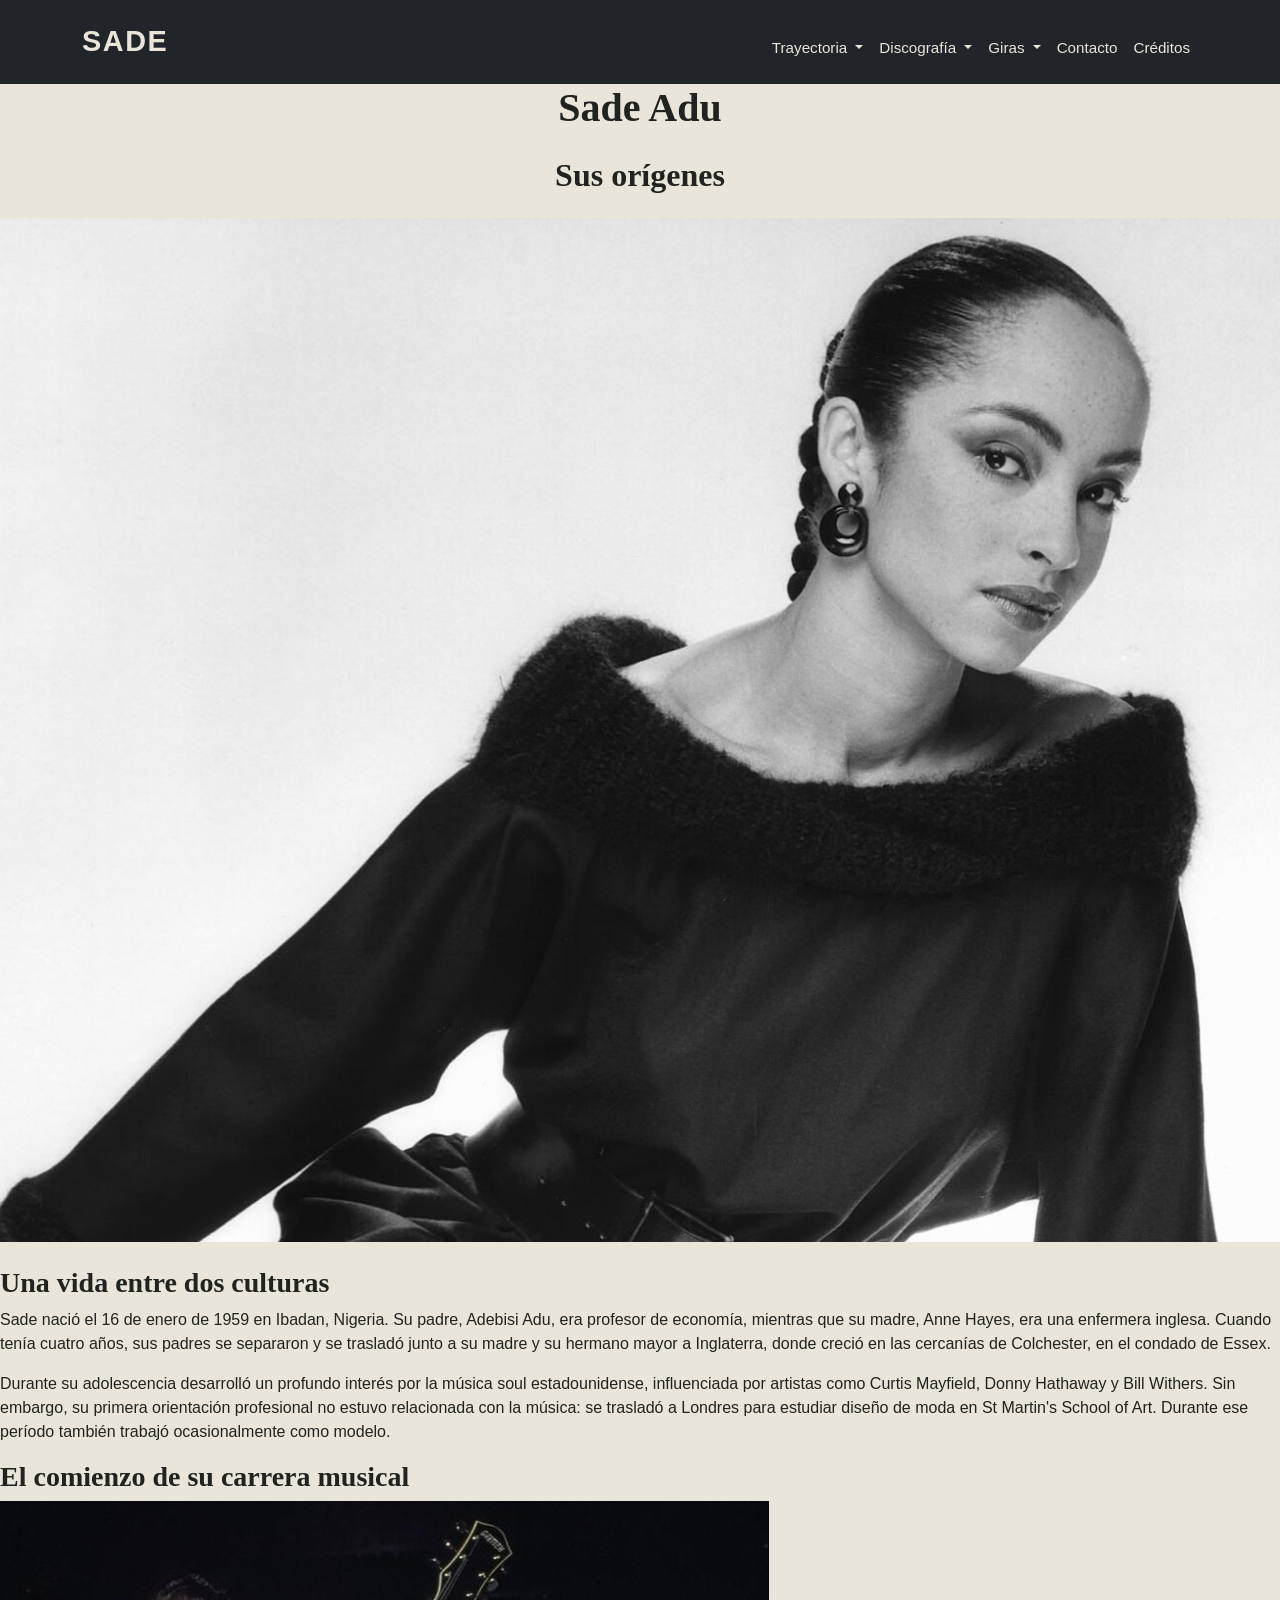
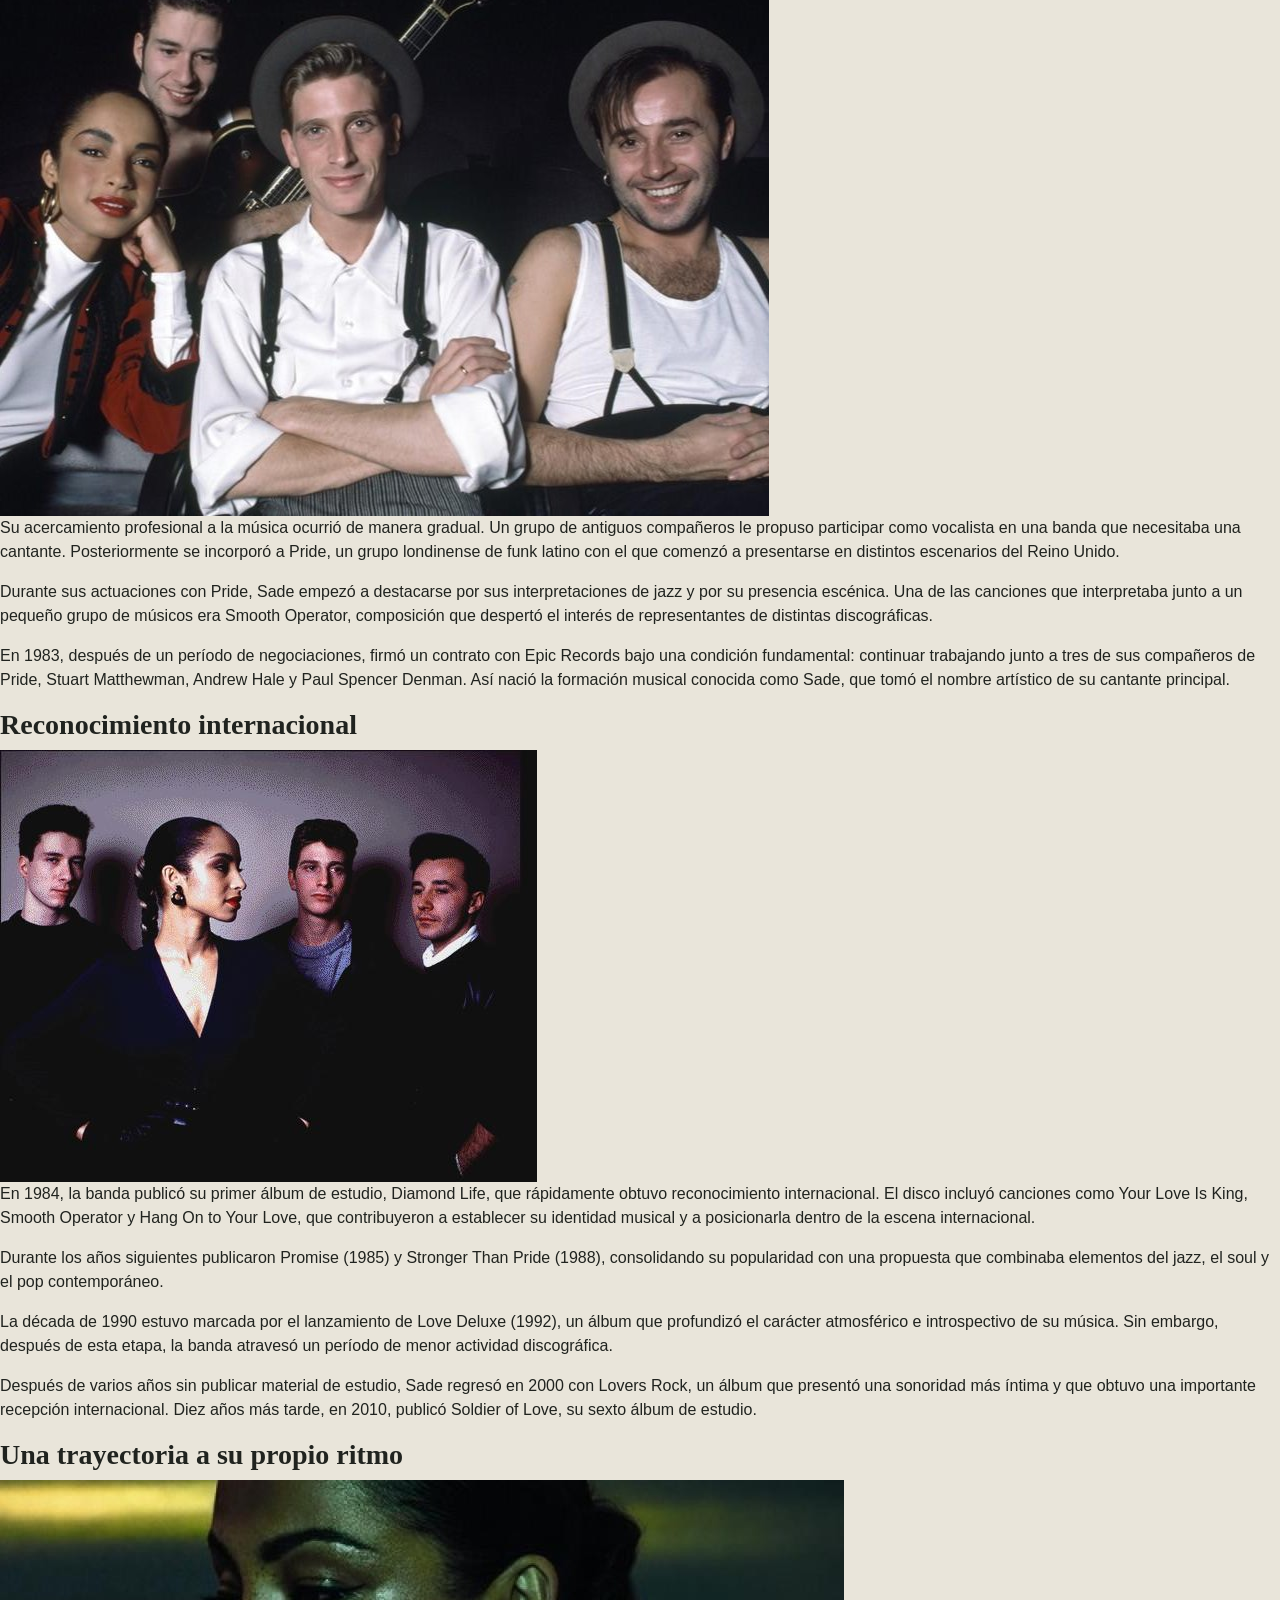
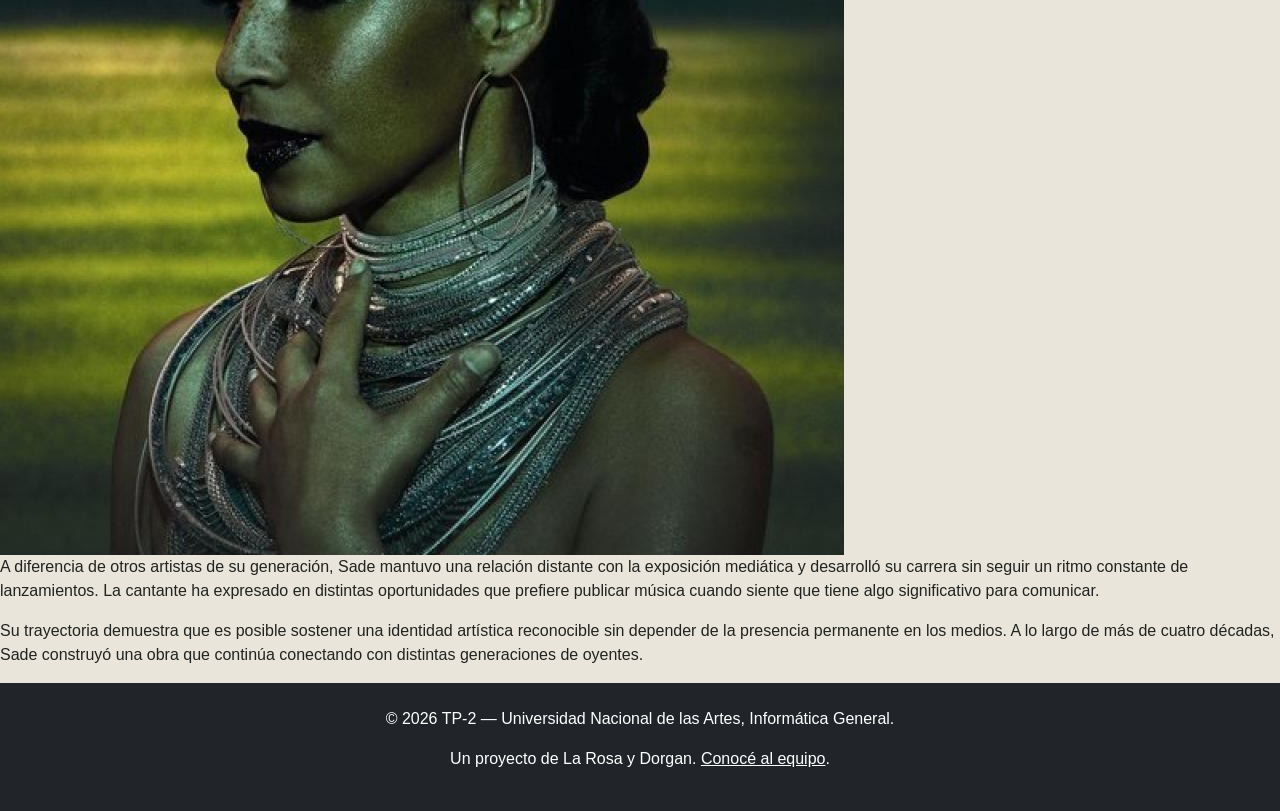
==== commit 1c8ad8de: "Pie de página." ====
--- a/seccion-1/index.html
+++ b/seccion-1/index.html
@@ -143,9 +143,18 @@
                 <p>Su trayectoria demuestra que es posible sostener una identidad artística reconocible sin depender de la presencia permanente en los medios. A lo largo de más de cuatro décadas, Sade construyó una obra que continúa conectando con distintas generaciones de oyentes.</p>
             </article>
         </main>
-        <footer>
+        
+        <footer class="bg-dark text-white text-center py-4">
+
+            <p>&copy; 2026 TP-2 — Universidad Nacional de las Artes, Informática General.</p>
+
+            <p>
+                Un proyecto de La Rosa y Dorgan.
+                <a href="../creditos.html" class="text-white">Conocé al equipo</a>.
+            </p>
 
         </footer>
+
     <!-- Bootstrap JavaScript -->
     <script src="https://cdn.jsdelivr.net/npm/bootstrap@5.3.8/dist/js/bootstrap.bundle.min.js"></script>
     </body>
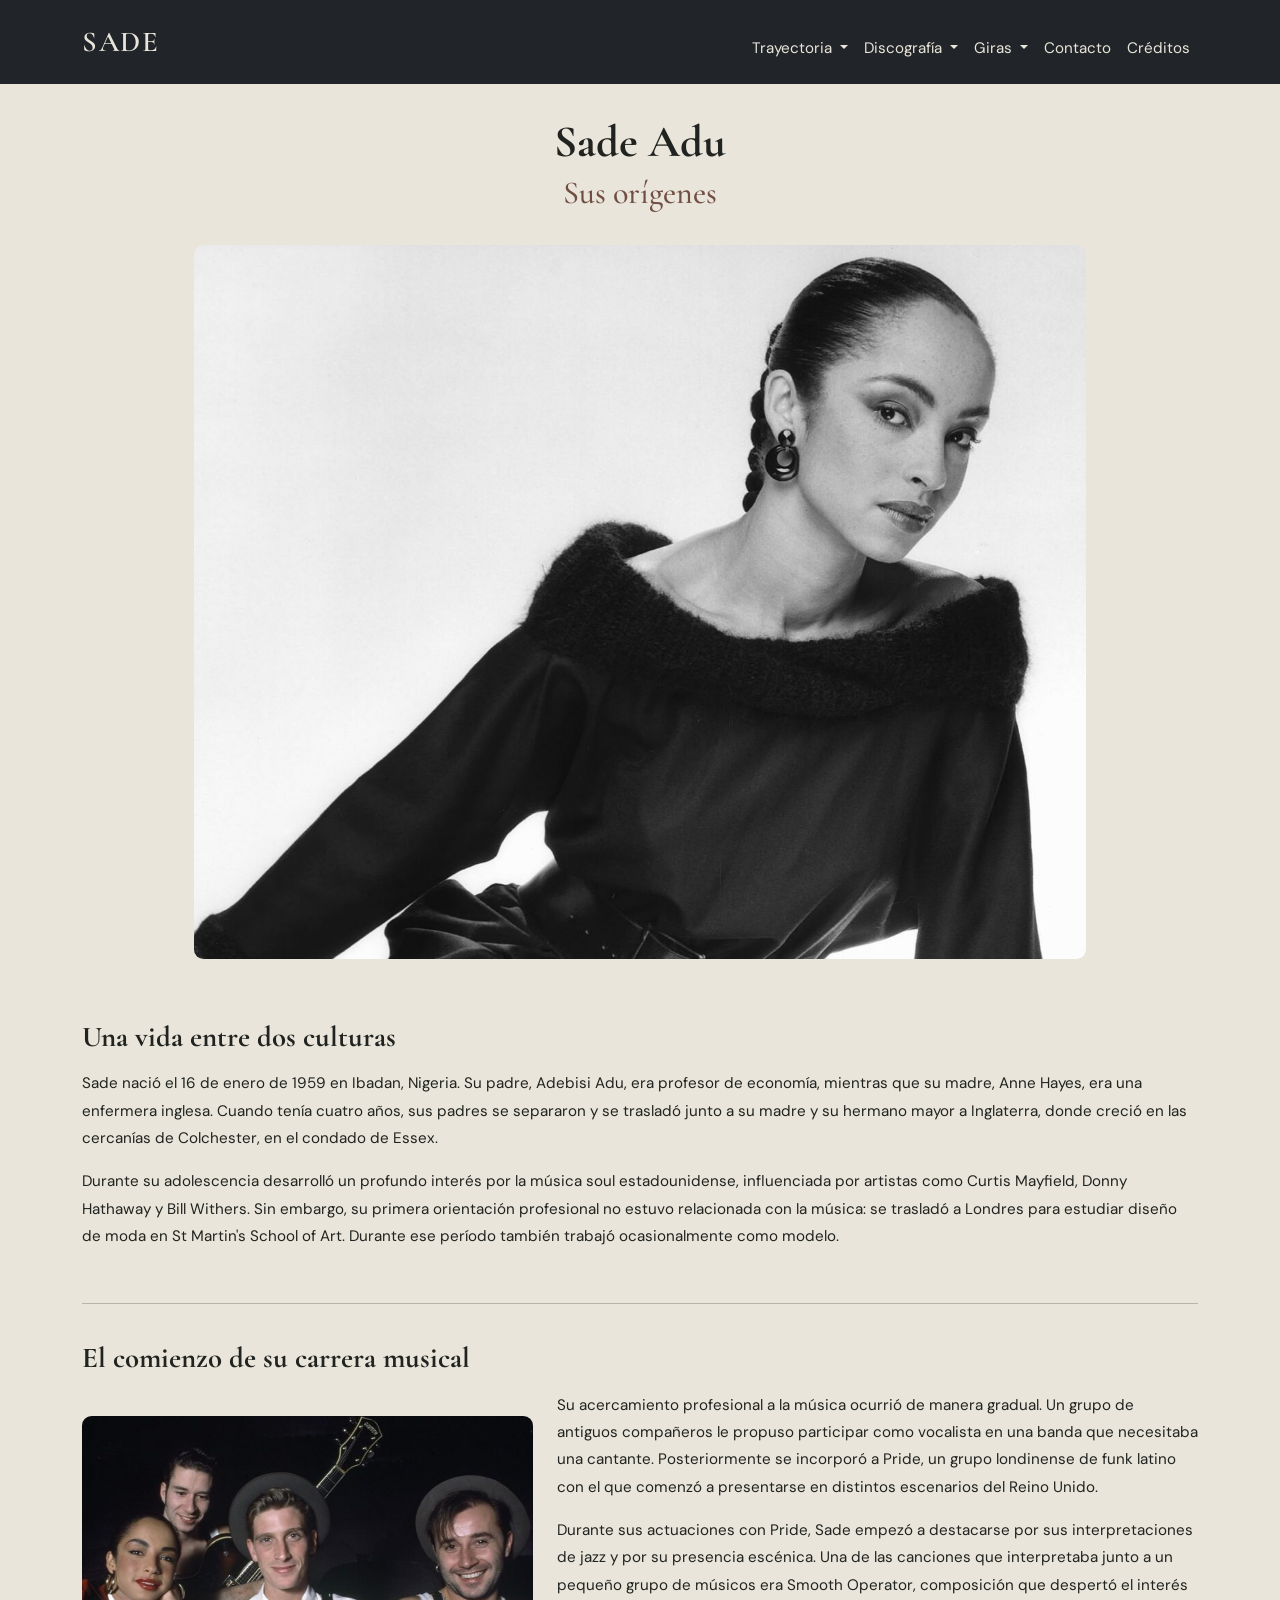
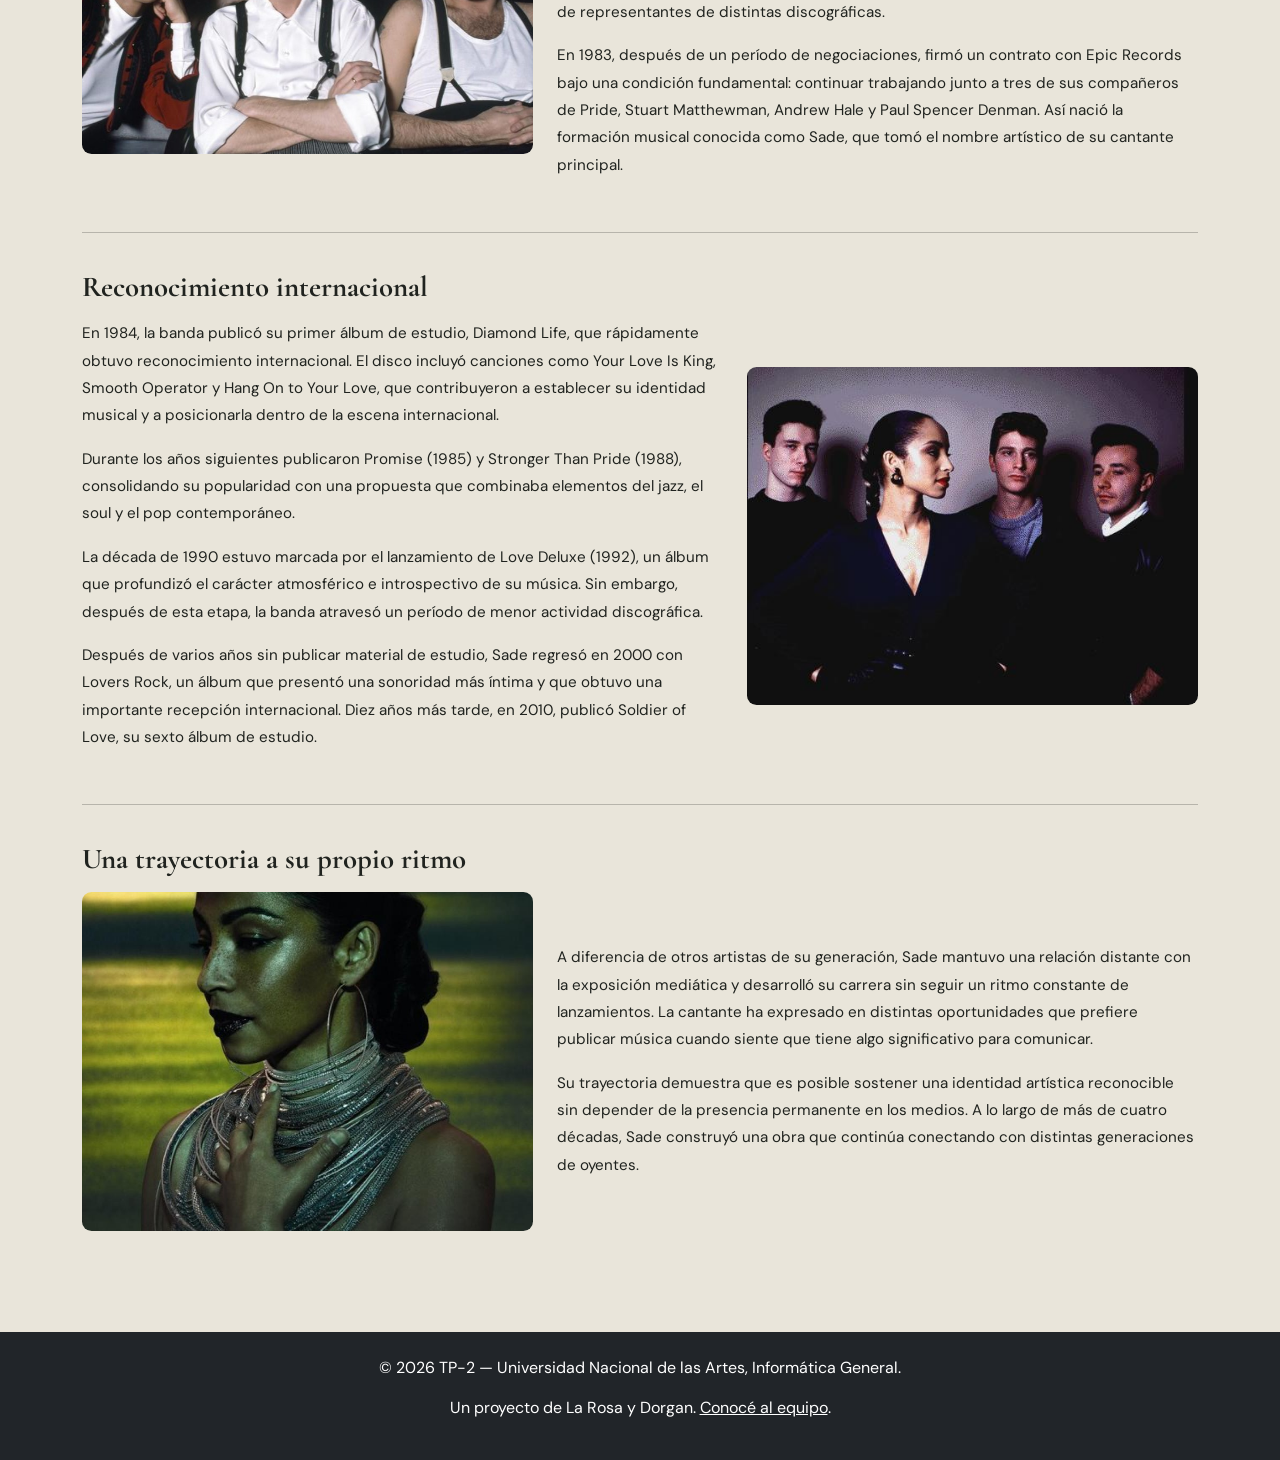
==== commit ebc681c8: "CSS - Diseño de las páginas Basandome en el diseño ya realizado en el inicio, se combinan las etique" ====
--- a/seccion-1/index.html
+++ b/seccion-1/index.html
@@ -13,7 +13,14 @@
 
         initial-scale=1: establece el nivel de zoom inicial en 100%, es decir, sin ampliación
         ni reducción al cargar la página. -->
+
         <title>Sade Adu: biografía</title>
+
+        <!--FUENTES-->
+        <link rel="preconnect" href="https://fonts.googleapis.com">
+        <link rel="preconnect" href="https://fonts.gstatic.com" crossorigin>
+        <link href="https://fonts.googleapis.com/css2?family=Cormorant+Garamond:ital,wght@0,300..700;1,300..700&family=DM+Sans:ital,opsz,wght@0,9..40,100..1000;1,9..40,100..1000&display=swap" rel="stylesheet">
+        
         <!-- Bootstrap CSS -->
         <link href="https://cdn.jsdelivr.net/npm/bootstrap@5.3.8/dist/css/bootstrap.min.css" rel="stylesheet">
         <!-- Propio CSS -->
@@ -109,39 +116,89 @@
             </nav>
         </header>
         <main>
-            <h1 class="text-center mb-4">Sade Adu</h1>
-            <h2 class="text-center mb-4">Sus orígenes</h2>
-            <img src="../img/biografia/biografia-1.jpg" class="img-fluid d-block mx-auto my-4" alt="Retrato de Sade">
-            <section>
-                <h3>Una vida entre dos culturas</h3>
-                
-                <p>Sade nació el 16 de enero de 1959 en Ibadan, Nigeria. Su padre, Adebisi Adu, era profesor de economía, mientras que su madre, Anne Hayes, era una enfermera inglesa. Cuando tenía cuatro años, sus padres se separaron y se trasladó junto a su madre y su hermano mayor a Inglaterra, donde creció en las cercanías de Colchester, en el condado de Essex. </p>
-
-                <p>Durante su adolescencia desarrolló un profundo interés por la música soul estadounidense, influenciada por artistas como Curtis Mayfield, Donny Hathaway y Bill Withers. Sin embargo, su primera orientación profesional no estuvo relacionada con la música: se trasladó a Londres para estudiar diseño de moda en St Martin's School of Art. Durante ese período también trabajó ocasionalmente como modelo.</p>
-            </section>
-            <section>
-                <h3>El comienzo de su carrera musical</h3>
-                <img src="../img/biografia/biografia-2.jpg" alt="Sade y su banda">
-                <p>Su acercamiento profesional a la música ocurrió de manera gradual. Un grupo de antiguos compañeros le propuso participar como vocalista en una banda que necesitaba una cantante. Posteriormente se incorporó a Pride, un grupo londinense de funk latino con el que comenzó a presentarse en distintos escenarios del Reino Unido.</p>
-
-                <p>Durante sus actuaciones con Pride, Sade empezó a destacarse por sus interpretaciones de jazz y por su presencia escénica. Una de las canciones que interpretaba junto a un pequeño grupo de músicos era Smooth Operator, composición que despertó el interés de representantes de distintas discográficas.</p>
-
-                <p>En 1983, después de un período de negociaciones, firmó un contrato con Epic Records bajo una condición fundamental: continuar trabajando junto a tres de sus compañeros de Pride, Stuart Matthewman, Andrew Hale y Paul Spencer Denman. Así nació la formación musical conocida como Sade, que tomó el nombre artístico de su cantante principal.</p>
-            </section>
-            <section>
-                <h3>Reconocimiento internacional</h3>
-                <img src="../img/biografia/biografia-3.jpg" alt="Sade y su banda">
-                <p>En 1984, la banda publicó su primer álbum de estudio, Diamond Life, que rápidamente obtuvo reconocimiento internacional. El disco incluyó canciones como Your Love Is King, Smooth Operator y Hang On to Your Love, que contribuyeron a establecer su identidad musical y a posicionarla dentro de la escena internacional.</p>
-                <p>Durante los años siguientes publicaron Promise (1985) y Stronger Than Pride (1988), consolidando su popularidad con una propuesta que combinaba elementos del jazz, el soul y el pop contemporáneo.</p>
-                <p>La década de 1990 estuvo marcada por el lanzamiento de Love Deluxe (1992), un álbum que profundizó el carácter atmosférico e introspectivo de su música. Sin embargo, después de esta etapa, la banda atravesó un período de menor actividad discográfica.</p>
-                <p>Después de varios años sin publicar material de estudio, Sade regresó en 2000 con Lovers Rock, un álbum que presentó una sonoridad más íntima y que obtuvo una importante recepción internacional. Diez años más tarde, en 2010, publicó Soldier of Love, su sexto álbum de estudio.</p>
-            </section>
-            <article>
-                <h3>Una trayectoria a su propio ritmo</h3>
-                <img src="../img/biografia/biografia-4.jpg" alt="Retrato de Sade">
-                <p>A diferencia de otros artistas de su generación, Sade mantuvo una relación distante con la exposición mediática y desarrolló su carrera sin seguir un ritmo constante de lanzamientos. La cantante ha expresado en distintas oportunidades que prefiere publicar música cuando siente que tiene algo significativo para comunicar.</p>
-                <p>Su trayectoria demuestra que es posible sostener una identidad artística reconocible sin depender de la presencia permanente en los medios. A lo largo de más de cuatro décadas, Sade construyó una obra que continúa conectando con distintas generaciones de oyentes.</p>
-            </article>
+            <div class="container paginaContenedor">
+
+                <div class="encabezadoPagina text-center">
+                    <h1 class="tituloPagina">Sade Adu</h1>
+                    <h2 class="subtituloPagina">Sus orígenes</h2>
+                </div>
+
+                <img src="../img/biografia/biografia-1.jpg" class="img-fluid d-block mx-auto imagenPrincipal" alt="Retrato de Sade">
+
+                <section class="bloqueTexto">
+                    <h3>Una vida entre dos culturas</h3>
+                    
+                    <p>Sade nació el 16 de enero de 1959 en Ibadan, Nigeria. Su padre, Adebisi Adu, era profesor de economía, mientras que su madre, Anne Hayes, era una enfermera inglesa. Cuando tenía cuatro años, sus padres se separaron y se trasladó junto a su madre y su hermano mayor a Inglaterra, donde creció en las cercanías de Colchester, en el condado de Essex. </p>
+
+                    <p>Durante su adolescencia desarrolló un profundo interés por la música soul estadounidense, influenciada por artistas como Curtis Mayfield, Donny Hathaway y Bill Withers. Sin embargo, su primera orientación profesional no estuvo relacionada con la música: se trasladó a Londres para estudiar diseño de moda en St Martin's School of Art. Durante ese período también trabajó ocasionalmente como modelo.</p>
+                </section>
+
+                <hr>
+
+                <section class="bloqueTexto">
+                    <h3>El comienzo de su carrera musical</h3>
+
+                    <div class="row align-items-center g-4">
+
+                        <div class="col-12 col-md-5">
+                            <div class="ratio ratio-4x3">
+                                <img src="../img/biografia/biografia-2.jpg" class="w-100 h-100 object-fit-cover imagenApartado" alt="Sade y su banda">
+                            </div>
+                        </div>
+
+                        <div class="col-12 col-md-7">
+                            <p>Su acercamiento profesional a la música ocurrió de manera gradual. Un grupo de antiguos compañeros le propuso participar como vocalista en una banda que necesitaba una cantante. Posteriormente se incorporó a Pride, un grupo londinense de funk latino con el que comenzó a presentarse en distintos escenarios del Reino Unido.</p>
+
+                            <p>Durante sus actuaciones con Pride, Sade empezó a destacarse por sus interpretaciones de jazz y por su presencia escénica. Una de las canciones que interpretaba junto a un pequeño grupo de músicos era Smooth Operator, composición que despertó el interés de representantes de distintas discográficas.</p>
+
+                            <p>En 1983, después de un período de negociaciones, firmó un contrato con Epic Records bajo una condición fundamental: continuar trabajando junto a tres de sus compañeros de Pride, Stuart Matthewman, Andrew Hale y Paul Spencer Denman. Así nació la formación musical conocida como Sade, que tomó el nombre artístico de su cantante principal.</p>
+                        </div>
+                </section>
+
+                <hr>
+
+                <section class="bloqueTexto">
+
+                    <h3>Reconocimiento internacional</h3>
+                    
+                    <div class="row align-items-center g-4">
+
+                        <div class="col-12 col-md-7">
+                            <p>En 1984, la banda publicó su primer álbum de estudio, Diamond Life, que rápidamente obtuvo reconocimiento internacional. El disco incluyó canciones como Your Love Is King, Smooth Operator y Hang On to Your Love, que contribuyeron a establecer su identidad musical y a posicionarla dentro de la escena internacional.</p>
+
+                            <p>Durante los años siguientes publicaron Promise (1985) y Stronger Than Pride (1988), consolidando su popularidad con una propuesta que combinaba elementos del jazz, el soul y el pop contemporáneo.</p>
+
+                            <p>La década de 1990 estuvo marcada por el lanzamiento de Love Deluxe (1992), un álbum que profundizó el carácter atmosférico e introspectivo de su música. Sin embargo, después de esta etapa, la banda atravesó un período de menor actividad discográfica.</p>
+
+                            <p>Después de varios años sin publicar material de estudio, Sade regresó en 2000 con Lovers Rock, un álbum que presentó una sonoridad más íntima y que obtuvo una importante recepción internacional. Diez años más tarde, en 2010, publicó Soldier of Love, su sexto álbum de estudio.</p>
+                        </div>
+
+                        <div class="col-12 col-md-5">
+                            <div class="ratio ratio-4x3">
+                                <img src="../img/biografia/biografia-3.jpg" class="w-100 h-100 object-fit-cover imagenApartado" alt="Sade y su banda">
+                            </div>
+                        </div>
+                    </div>
+                </section>
+
+                <hr>
+
+                <article class="bloqueTexto">
+                    <h3>Una trayectoria a su propio ritmo</h3>
+
+                    <div class="row align-items-center g-4">
+                        <div class="col-12 col-md-5">
+                            <div class="ratio ratio-4x3">
+                                <img src="../img/biografia/biografia-4.jpg" class="w-100 h-100 object-fit-cover imagenApartado" alt="Retrato de Sade">
+                            </div>
+                        </div>
+                        <div class="col-12 col-md-7">
+                            <p>A diferencia de otros artistas de su generación, Sade mantuvo una relación distante con la exposición mediática y desarrolló su carrera sin seguir un ritmo constante de lanzamientos. La cantante ha expresado en distintas oportunidades que prefiere publicar música cuando siente que tiene algo significativo para comunicar.</p>
+                            <p>Su trayectoria demuestra que es posible sostener una identidad artística reconocible sin depender de la presencia permanente en los medios. A lo largo de más de cuatro décadas, Sade construyó una obra que continúa conectando con distintas generaciones de oyentes.</p>
+                        </div>
+                    </div>
+                </article>
+            </div>
         </main>
         
         <footer class="bg-dark text-white text-center py-4">
--- a/css/estilos.css
+++ b/css/estilos.css
@@ -1,8 +1,8 @@
-/*=========== PALETA DE COLORES ===========*/
-
-/*root me permite declarar variables en css para reutilizar luego.
-Esto simplifica la lectura de los colores y facilita si se quiere cambiar un color más aelante
-para recuperar el valor de una vaariable se debe utilizar var(--nombre-variable)*/
+
+/*==================================================
+            VARIABLES Y PALETA DE COLORES
+==================================================*/
+
 :root {
     --color-fondo: #E9E5DA;
     --color-oscuro: #20231F;
@@ -11,18 +11,13 @@
     --color-tarjeta: #F3F0E8;
 }
 
-/*========== ESTILOS GENERALES ============*/
+
+/*==================================================
+                ESTILOS GENERALES
+==================================================*/
 
 * {
     box-sizing: border-box;
-}
-
-#contenedor {
-    width: 100%;
-    max-width: 1920px;
-    min-height: 100vh;
-    margin: 0;
-    padding: 0;
 }
 
 body {
@@ -40,7 +35,12 @@
     scroll-margin-top: 5rem;
 }
 
-/* ======== NAVEGACION ========= */
+
+/*==================================================
+                NAVEGACIÓN
+==================================================*/
+
+/* Barra de navegación */
 
 .navbar {
     background-color: var(--color-oscuro);
@@ -48,7 +48,7 @@
 }
 
 .navbar-brand {
-    font-family: var(--font-titulos);
+    font-family: "Cormorant Garamond", serif;
     font-size: 1.8rem;
     font-weight: 600;
     letter-spacing: 0.1rem;
@@ -68,7 +68,7 @@
 }
 
 .navbar-nav .nav-link {
-    font-family: var(--font-textos);
+    font-family: "DM Sans", sans-serif;
     font-size: 0.95rem;
     color: var(--color-fondo);
     padding: 0.7rem 0;
@@ -78,7 +78,7 @@
     color: var(--color-salvia);
 }
 
-/* ========= MENU DESPLEGABLE ======== */
+/* Menú desplegable */
 
 .dropdown-menu {
     background-color: #30352F;
@@ -89,7 +89,7 @@
 
 .dropdown-item {
     color: var(--color-fondo);
-    font-family: var(--font-textos);
+    font-family: "DM Sans", sans-serif;
     font-size: 0.9rem;
     padding: 0.6rem 0.8rem;
 }
@@ -99,48 +99,19 @@
     color: var(--color-oscuro);
 }
 
-/*======== PORTADA ==========*/
-
-.portada {
-    padding-top: 2rem;
-    padding-bottom: 2rem;
-}
-
-.portadaTitulo {
-    font-size: 3rem;
-    font-weight: 500;
-    letter-spacing: -0.1rem;
-    color: var(--color-oscuro);
-}
-
-.portadaTexto {
-    font-size: 0.95rem;
-    line-height: 1.8;
-}
-
-.portadaImagen {
-    width: 100%;
-    border-radius: 0.5rem;
-}
-
-/* ===== TARJETAS DEL INICIO ===== */
-
-#secciones {
-    padding-top: 2rem;
-    padding-bottom: 3rem;
-}
-
-#secciones h2 {
-    color: var(--color-oscuro);
-    font-size: 1.8rem;
-    font-weight: 500;
-}
+
+/*==================================================
+            COMPONENTES REUTILIZABLES
+==================================================*/
+
+/* Tarjetas */
 
 .tarjetaSade {
     background-color: var(--color-tarjeta);
     border: none;
     border-radius: 0.5rem;
     overflow: hidden;
+    box-shadow: 0 0.5rem 1.5rem rgba(73, 54, 87, 0.15);
 }
 
 .tarjetaImagen {
@@ -179,3 +150,183 @@
     border-radius: 0.25rem;
     background-color: transparent;
 }
+
+.enlaceTarjeta:hover {
+    transform: scale(1.03);
+}
+
+
+/*==================================================
+                PÁGINA DE INICIO
+==================================================*/
+
+/* Portada */
+
+.portada {
+    padding-top: 2rem;
+    padding-bottom: 2rem;
+}
+
+.portadaTitulo {
+    font-size: 3rem;
+    font-weight: 500;
+    letter-spacing: -0.1rem;
+    color: var(--color-oscuro);
+}
+
+.portadaTexto {
+    font-size: 0.95rem;
+    line-height: 1.8;
+}
+
+.portadaImagen {
+    width: 100%;
+    border-radius: 0.5rem;
+}
+
+/* Sección de tarjetas */
+
+#secciones {
+    padding-top: 2rem;
+    padding-bottom: 3rem;
+}
+
+#secciones h2 {
+    color: var(--color-oscuro);
+    font-size: 1.8rem;
+    font-weight: 500;
+}
+
+
+/*==================================================
+        ESTILOS GENERALES DE PÁGINAS INTERNAS
+==================================================*/
+
+/* Contenedores y encabezados */
+
+.paginaContenedor {
+    padding-top: 2rem;
+    padding-bottom: 3rem;
+}
+
+.encabezadoPagina {
+    margin-bottom: 2rem;
+}
+
+.tituloPagina {
+    font-size: 2.8rem;
+    color: var(--color-oscuro);
+    margin-bottom: 0.3rem;
+}
+
+.subtituloPagina {
+    font-size: 2rem;
+    font-weight: 500;
+    color: var(--color-marron);
+}
+
+.textoIntroduccion {
+    font-size: 0.95rem;
+    line-height: 1.8;
+    margin-top: 1rem;
+}
+
+/* Imágenes */
+
+.imagenPrincipal {
+    width: 80%;
+    border-radius: 0.6rem;
+    margin-bottom: 2.5rem;
+}
+
+.imagenApartado {
+    width: 100%;
+    border-radius: 0.6rem;
+}
+
+/* Bloques de texto */
+
+.bloqueTexto {
+    padding: 1.3rem 0;
+    margin-bottom: 2rem;
+}
+
+.bloqueTexto h3,
+.bloqueInterno h3 {
+    font-size: 1.8rem;
+    margin-bottom: 1rem;
+}
+
+.bloqueTexto h3 {
+    color: var(--color-oscuro);
+}
+
+.bloqueInterno h3 {
+    color: var(--color-marron);
+}
+
+.bloqueTexto p {
+    color: var(--color-oscuro);
+    font-size: 0.95rem;
+    line-height: 1.8;
+    margin-bottom: 1rem;
+}
+
+.bloqueTexto p:last-child {
+    margin-bottom: 0;
+}
+
+
+/*==================================================
+                GALERIA DE ALBUMES
+==================================================*/
+
+.portadaAlbum {
+    border: none;
+    border-radius: 0.5rem;
+    overflow: hidden;
+}
+
+.portadaAlbum img {
+    transition: transform 0.3s ease;
+}
+
+.portadaAlbum:hover img {
+    transform: scale(1.04);
+}
+
+.bloqueTexto ul {
+    padding-left: 1.2rem;
+    margin-bottom: 1.5rem;
+}
+
+.bloqueTexto li {
+    font-size: 0.95rem;
+    line-height: 1.8;
+    color: var(--color-oscuro);
+}
+
+.bloqueTexto h3:not(:first-child) {
+    margin-top: 1.5rem;
+}
+
+/*==================================================
+            FORMULARIO DE CONTACTO
+==================================================*/
+
+#formContacto .form-control:focus,
+#formContacto .form-select:focus {
+    border-color: var(--color-marron);
+    box-shadow: 0 0 0 0.2rem rgba(113, 78, 67, 0.15);
+}
+
+#formContacto .btn {
+    background-color: var(--color-oscuro);
+    border: 1px solid var(--color-oscuro);
+    padding: 0.7rem 1.5rem;
+}
+
+#formContacto .btn:hover {
+    background-color: var(--color-marron);
+    border-color: var(--color-marron);
+}
